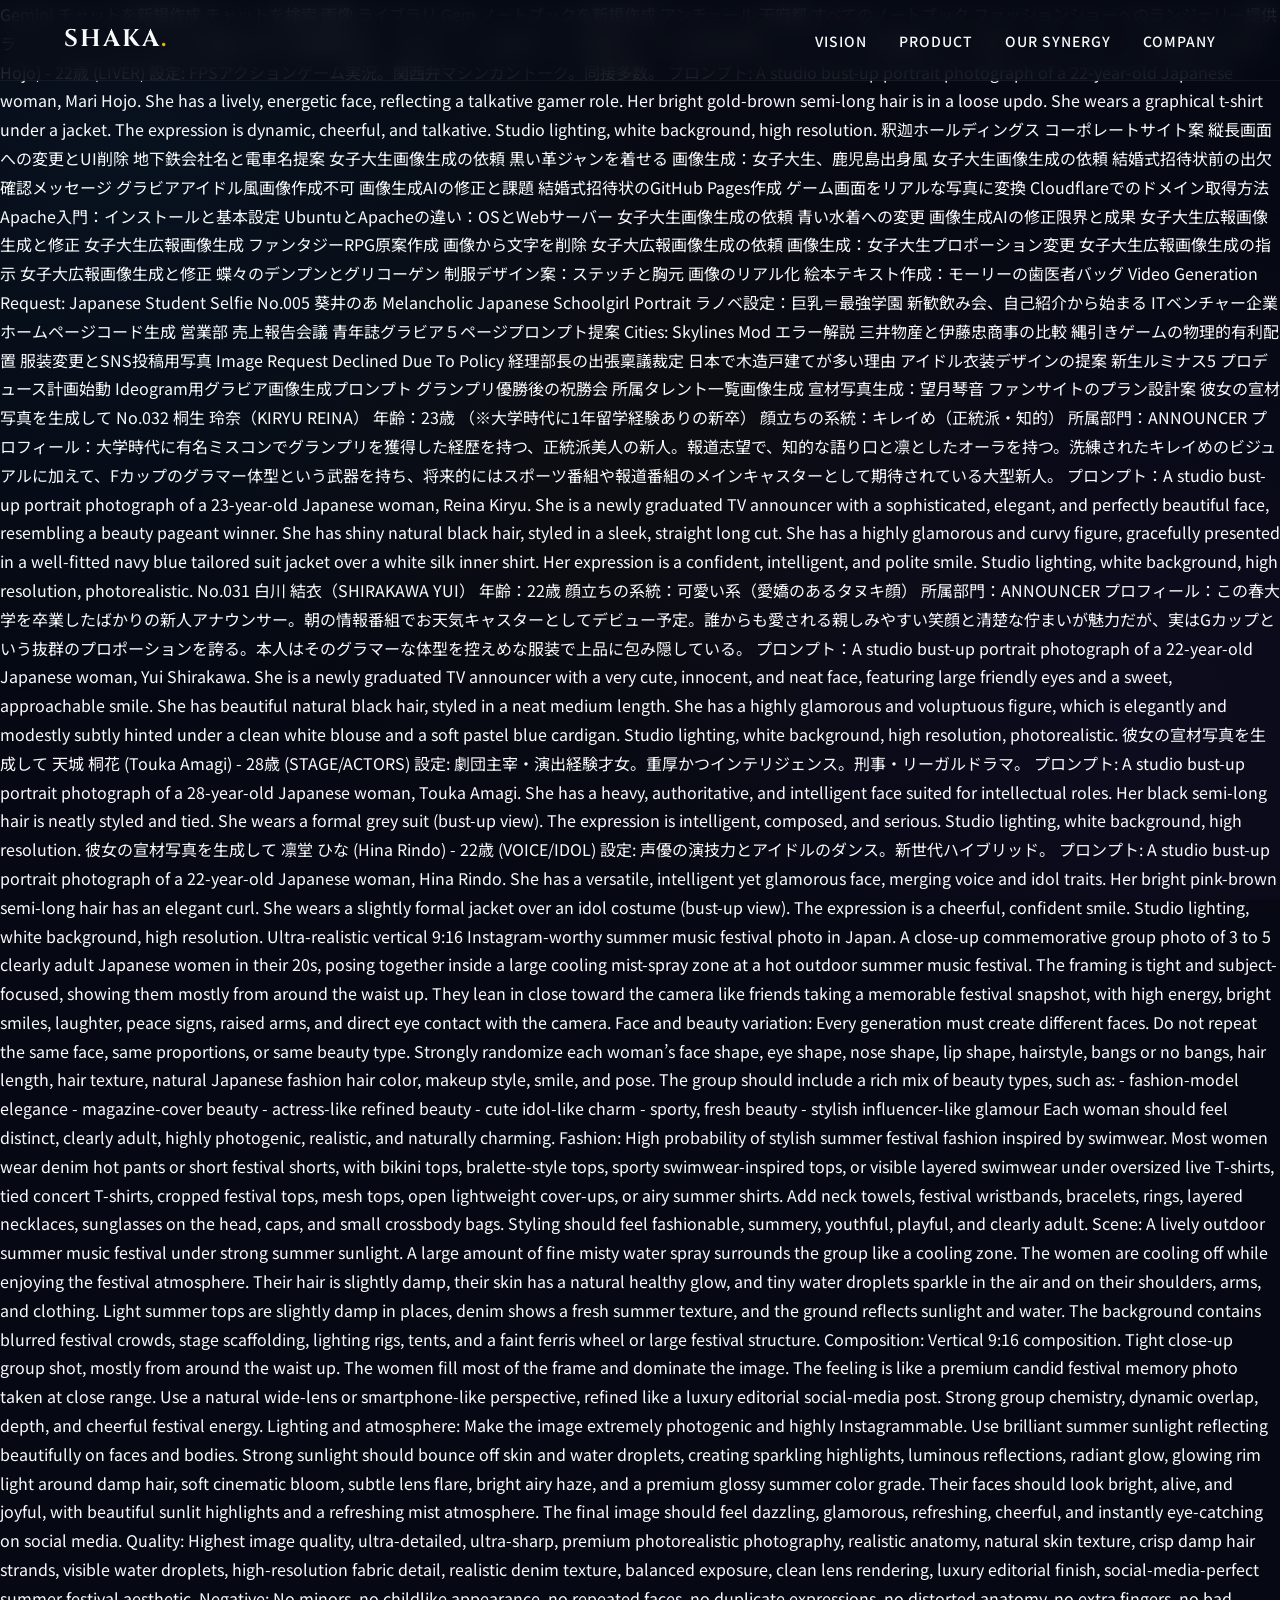
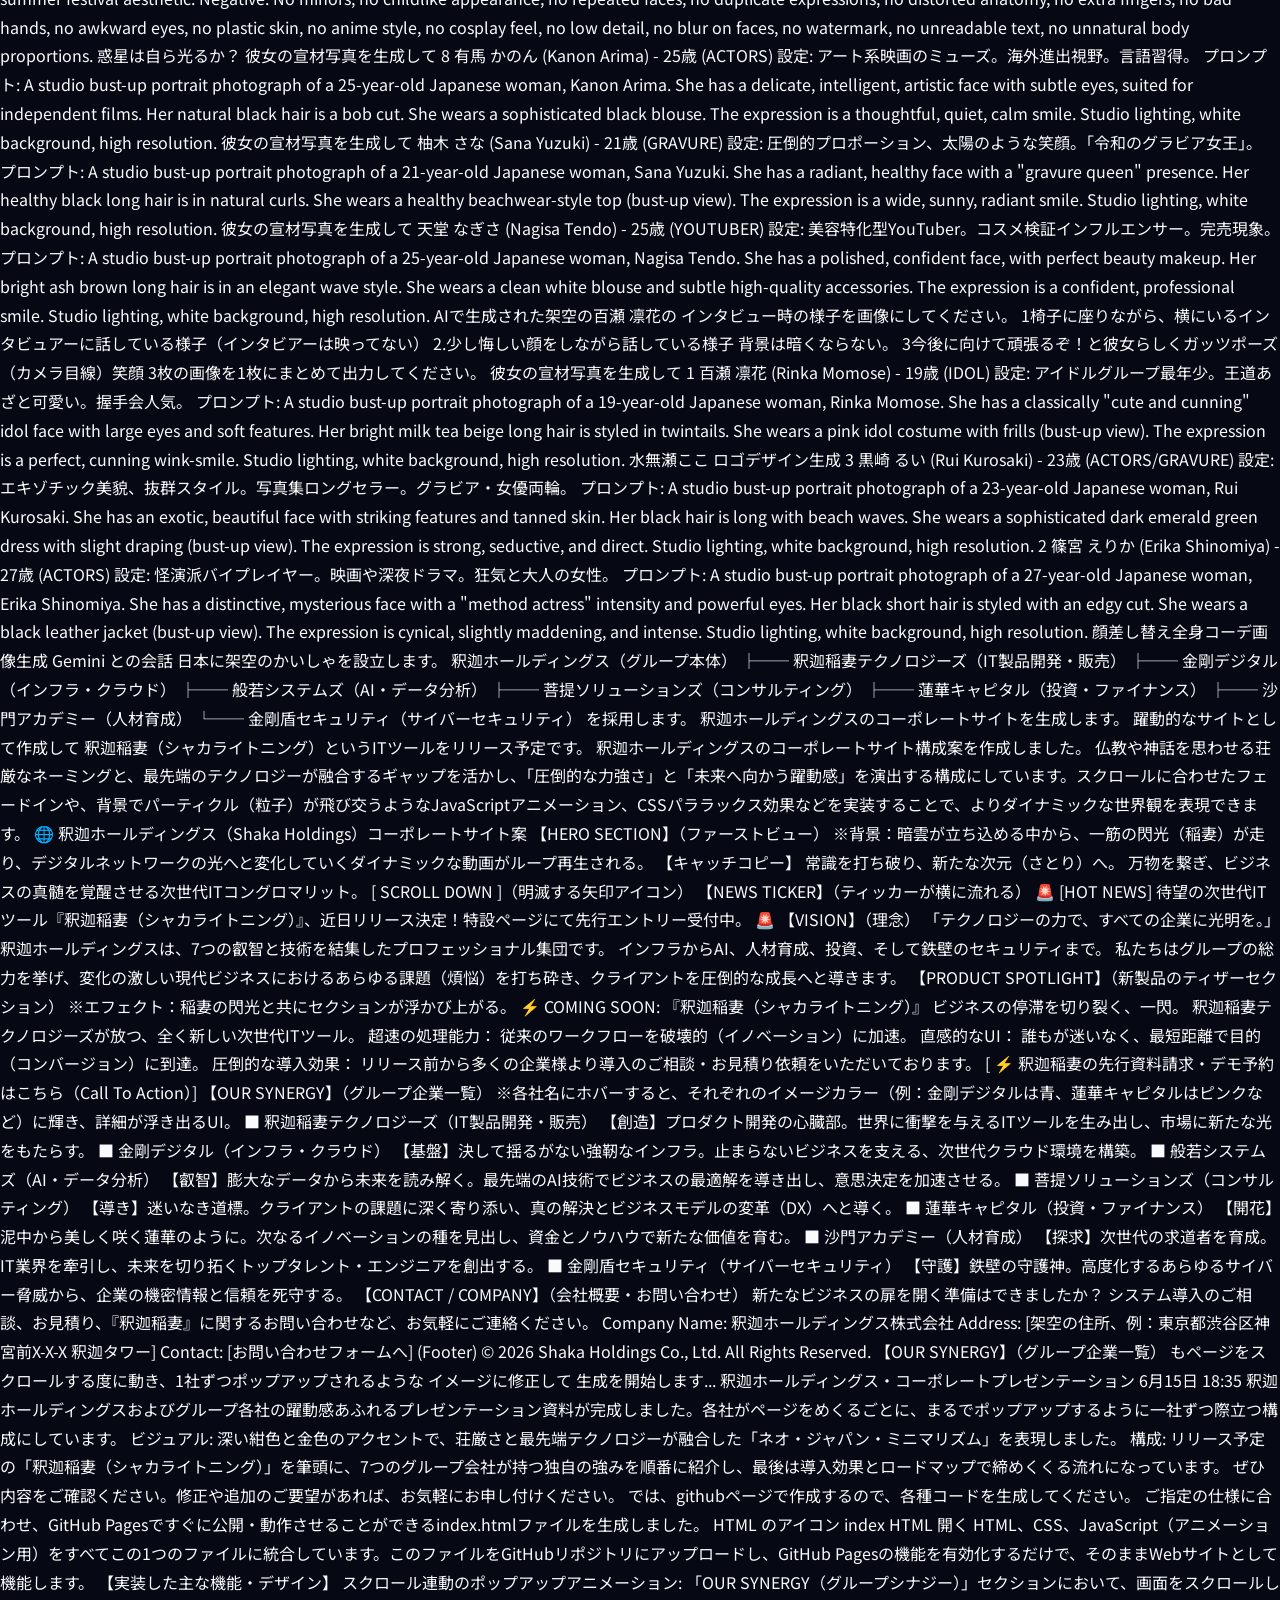
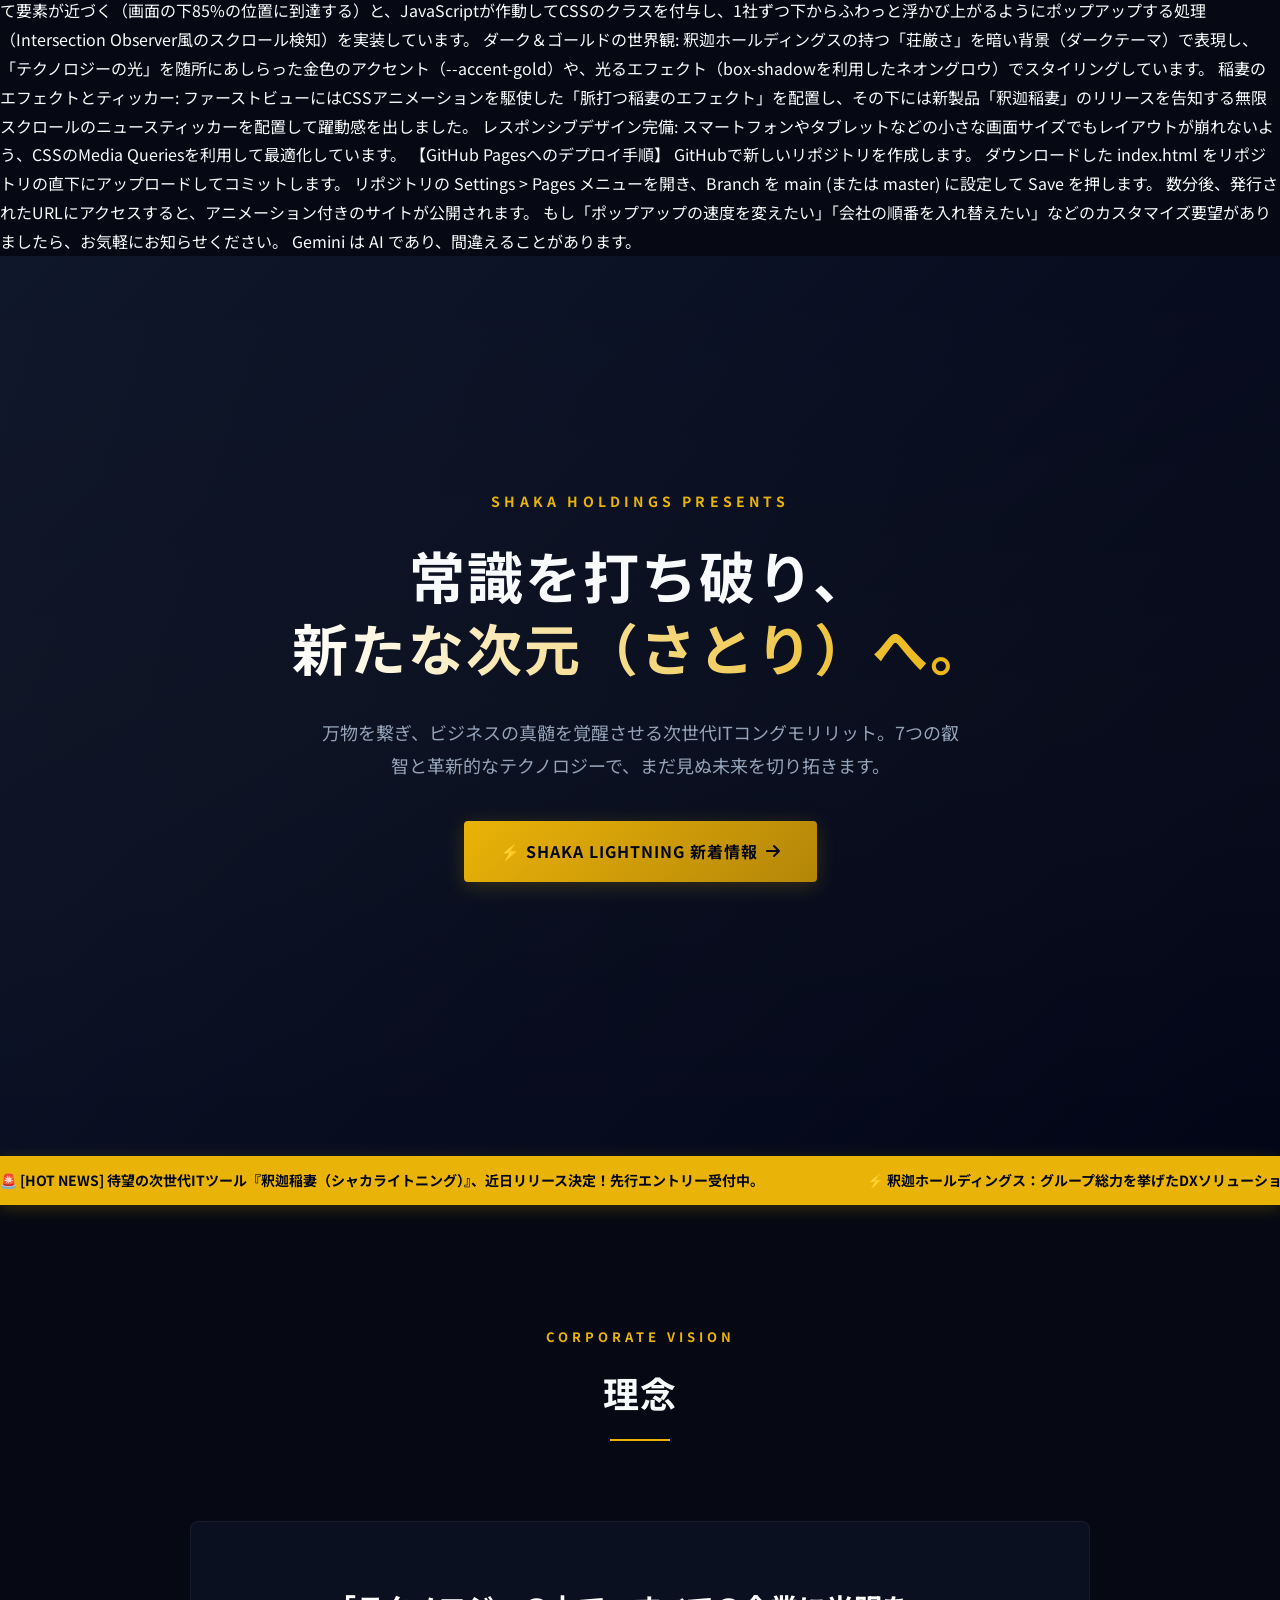
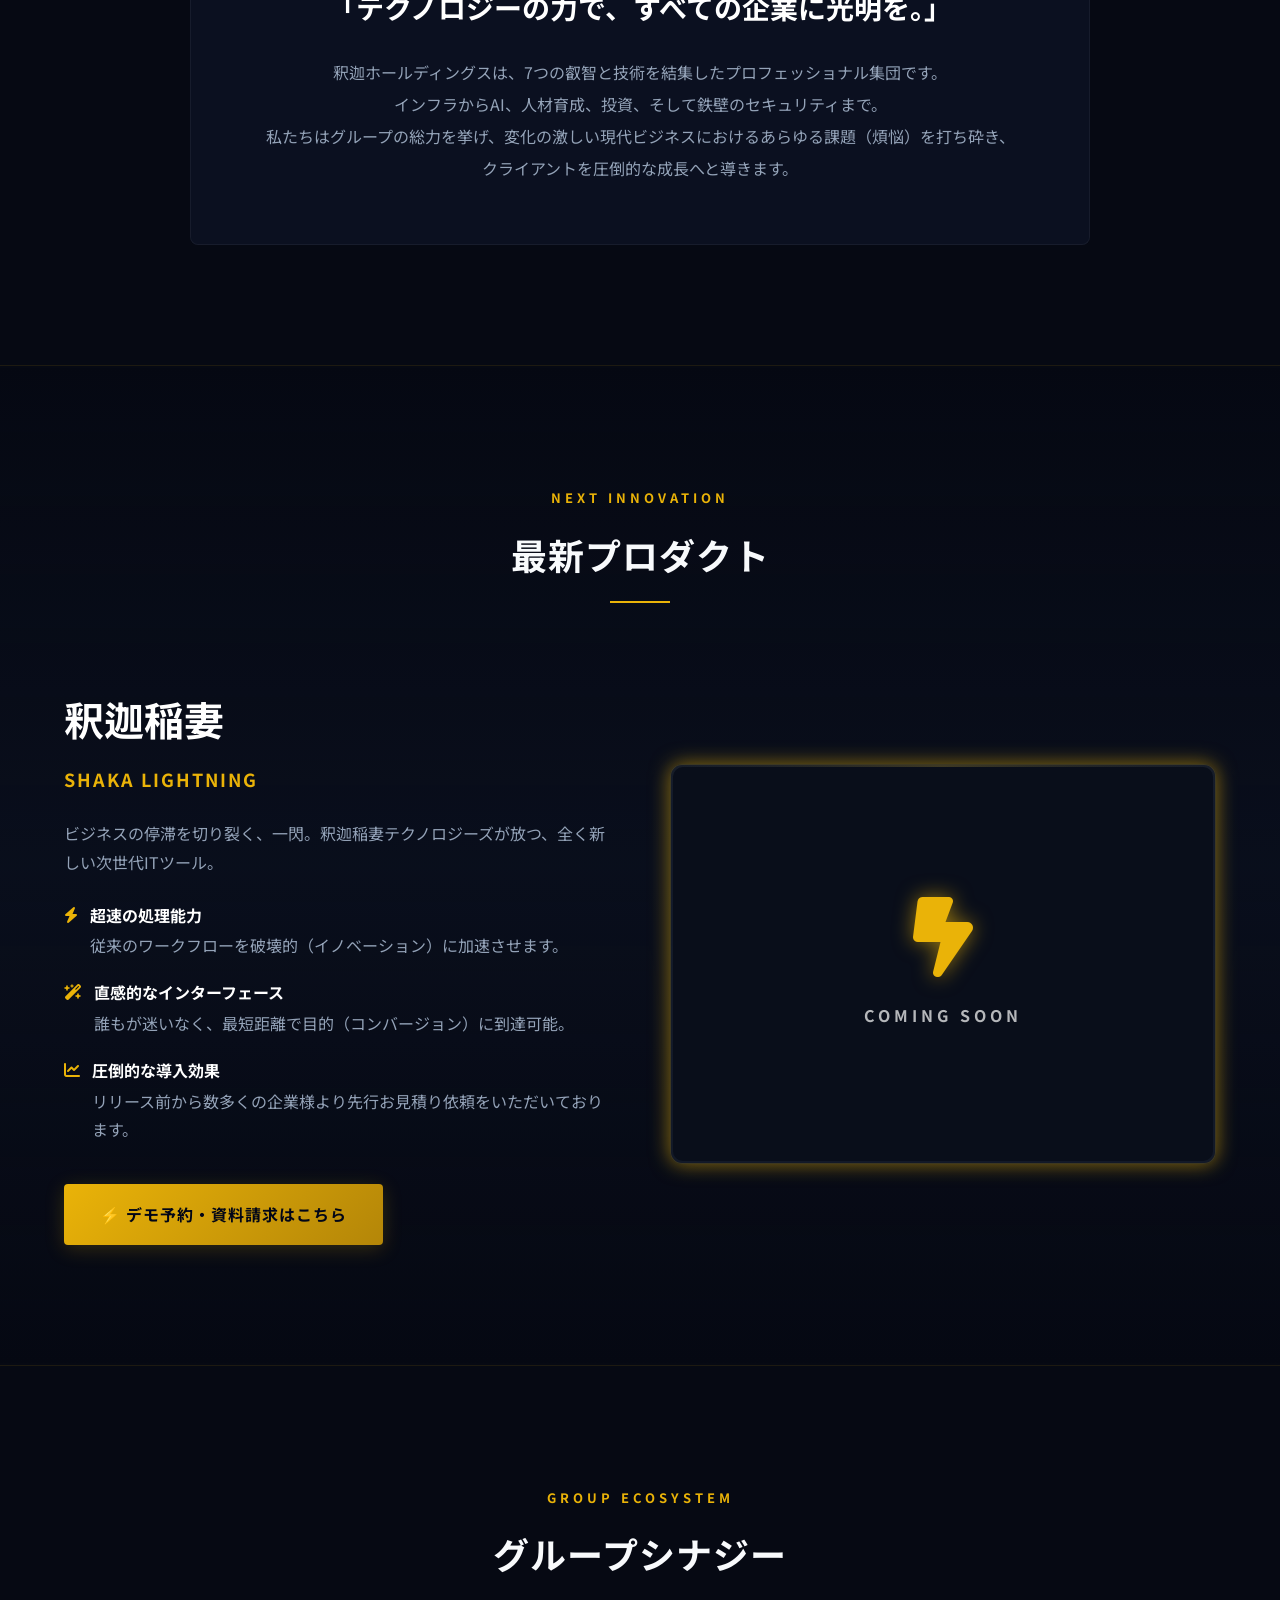
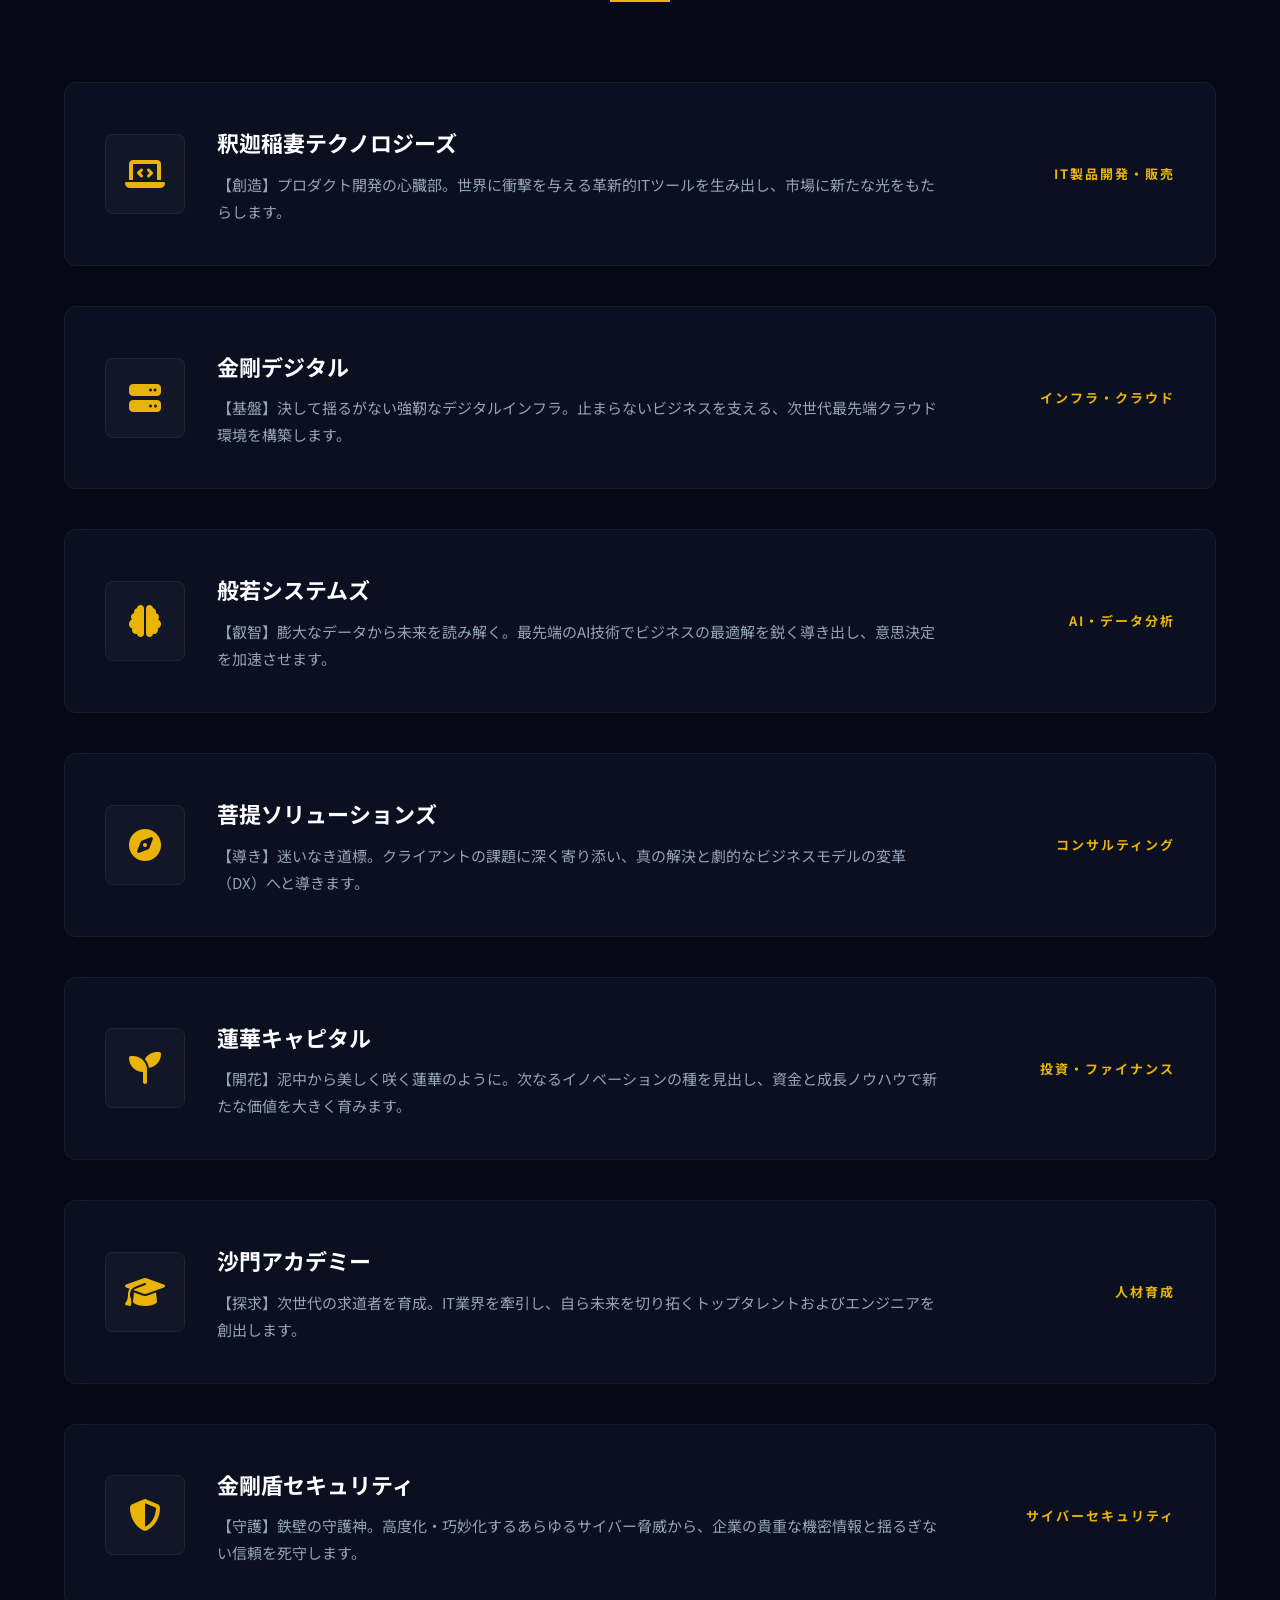
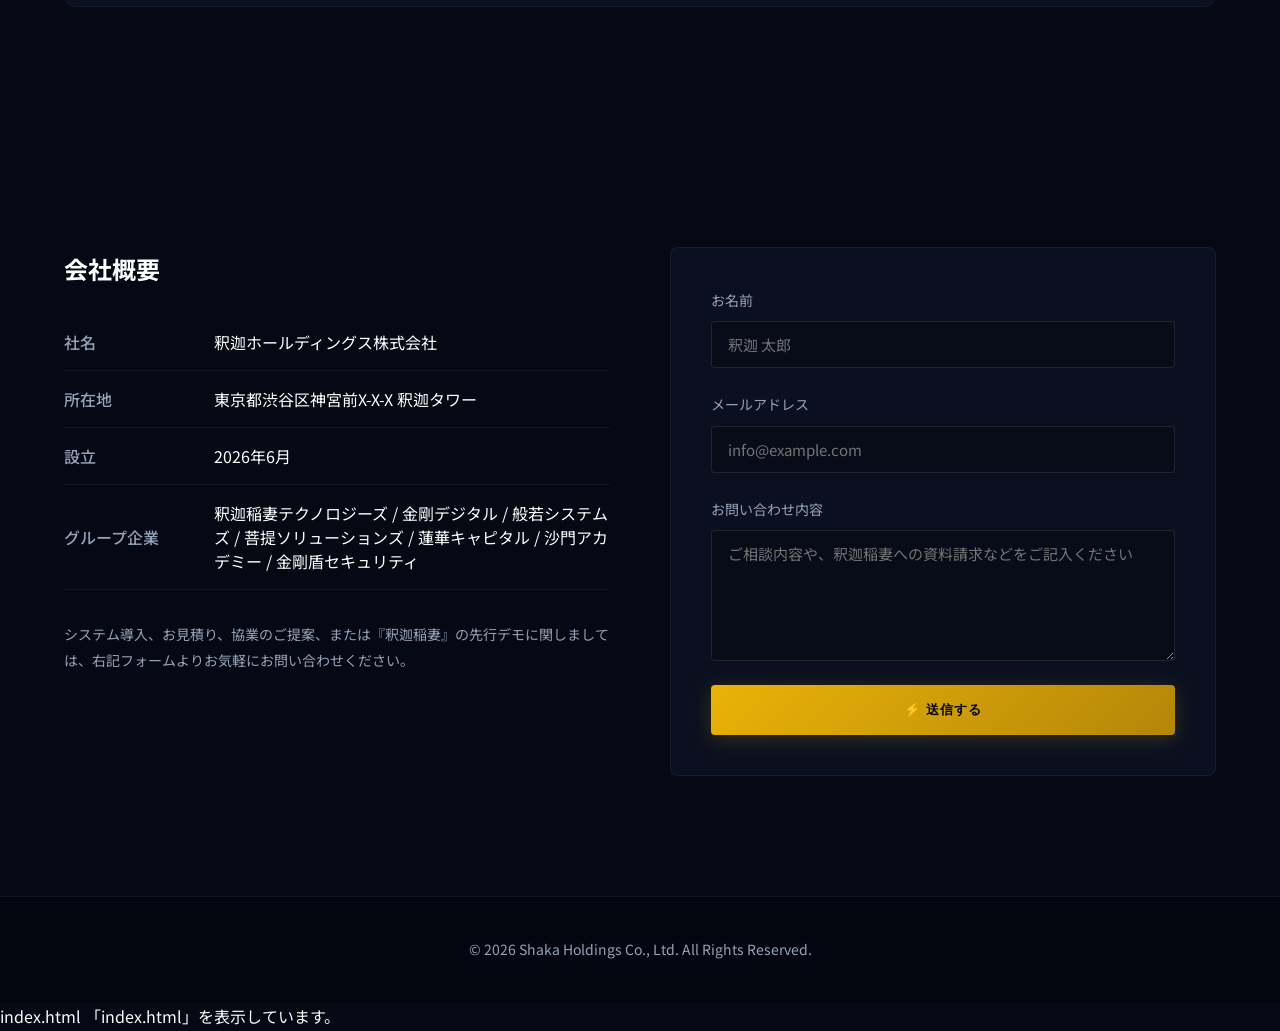
==== index.html @ 9fe65aa1 "Create  index.html" ====
Gemini
チャットを新規作成
チャットを検索
画像
ライブラリ
Gem
ノートブックを新規作成
アンチュール
天府都
すべてのノートブック
ファッションショーへのランジェリー提供
ランジェリーショーコラボの是非
女子大生画像生成、プロポーション修正
ゲーム地図をリアルな航空写真に
レベルアップ名称案：SF・宇宙・ショートワード
4 北條 まり (Mari Hojo) - 22歳 (LIVER) 設定: FPSアクションゲーム実況。関西弁マシンガントーク。同接多数。 プロンプト: A studio bust-up portrait photograph of a 22-year-old Japanese woman, Mari Hojo. She has a lively, energetic face, reflecting a talkative gamer role. Her bright gold-brown semi-long hair is in a loose updo. She wears a graphical t-shirt under a jacket. The expression is dynamic, cheerful, and talkative. Studio lighting, white background, high resolution.
釈迦ホールディングス コーポレートサイト案
縦長画面への変更とUI削除
地下鉄会社名と電車名提案
女子大生画像生成の依頼
黒い革ジャンを着せる
画像生成：女子大生、鹿児島出身風
女子大生画像生成の依頼
結婚式招待状前の出欠確認メッセージ
グラビアアイドル風画像作成不可
画像生成AIの修正と課題
結婚式招待状のGitHub Pages作成
ゲーム画面をリアルな写真に変換
Cloudflareでのドメイン取得方法
Apache入門：インストールと基本設定
UbuntuとApacheの違い：OSとWebサーバー
女子大生画像生成の依頼
青い水着への変更
画像生成AIの修正限界と成果
女子大生広報画像生成と修正
女子大生広報画像生成
ファンタジーRPG原案作成
画像から文字を削除
女子大広報画像生成の依頼
画像生成：女子大生プロポーション変更
女子大生広報画像生成の指示
女子大広報画像生成と修正
蝶々のデンプンとグリコーゲン
制服デザイン案：ステッチと胸元
画像のリアル化
絵本テキスト作成：モーリーの歯医者バッグ
Video Generation Request: Japanese Student Selfie
No.005 葵井のあ
Melancholic Japanese Schoolgirl Portrait
ラノベ設定：巨乳＝最強学園
新歓飲み会、自己紹介から始まる
ITベンチャー企業ホームページコード生成
営業部 売上報告会議
青年誌グラビア５ページプロンプト提案
Cities: Skylines Mod エラー解説
三井物産と伊藤忠商事の比較
縄引きゲームの物理的有利配置
服装変更とSNS投稿用写真
Image Request Declined Due To Policy
経理部長の出張稟議裁定
日本で木造戸建てが多い理由
アイドル衣装デザインの提案
新生ルミナス5 プロデュース計画始動
Ideogram用グラビア画像生成プロンプト
グランプリ優勝後の祝勝会
所属タレント一覧画像生成
宣材写真生成：望月琴音
ファンサイトのプラン設計案
彼女の宣材写真を生成して No.032 桐生 玲奈（KIRYU REINA） 年齢：23歳 （※大学時代に1年留学経験ありの新卒） 顔立ちの系統：キレイめ（正統派・知的） 所属部門：ANNOUNCER プロフィール：大学時代に有名ミスコンでグランプリを獲得した経歴を持つ、正統派美人の新人。報道志望で、知的な語り口と凛としたオーラを持つ。洗練されたキレイめのビジュアルに加えて、Fカップのグラマー体型という武器を持ち、将来的にはスポーツ番組や報道番組のメインキャスターとして期待されている大型新人。 プロンプト：A studio bust-up portrait photograph of a 23-year-old Japanese woman, Reina Kiryu. She is a newly graduated TV announcer with a sophisticated, elegant, and perfectly beautiful face, resembling a beauty pageant winner. She has shiny natural black hair, styled in a sleek, straight long cut. She has a highly glamorous and curvy figure, gracefully presented in a well-fitted navy blue tailored suit jacket over a white silk inner shirt. Her expression is a confident, intelligent, and polite smile. Studio lighting, white background, high resolution, photorealistic.
No.031 白川 結衣（SHIRAKAWA YUI） 年齢：22歳 顔立ちの系統：可愛い系（愛嬌のあるタヌキ顔） 所属部門：ANNOUNCER プロフィール：この春大学を卒業したばかりの新人アナウンサー。朝の情報番組でお天気キャスターとしてデビュー予定。誰からも愛される親しみやすい笑顔と清楚な佇まいが魅力だが、実はGカップという抜群のプロポーションを誇る。本人はそのグラマーな体型を控えめな服装で上品に包み隠している。 プロンプト：A studio bust-up portrait photograph of a 22-year-old Japanese woman, Yui Shirakawa. She is a newly graduated TV announcer with a very cute, innocent, and neat face, featuring large friendly eyes and a sweet, approachable smile. She has beautiful natural black hair, styled in a neat medium length. She has a highly glamorous and voluptuous figure, which is elegantly and modestly subtly hinted under a clean white blouse and a soft pastel blue cardigan. Studio lighting, white background, high resolution, photorealistic.
彼女の宣材写真を生成して 天城 桐花 (Touka Amagi) - 28歳 (STAGE/ACTORS) 設定: 劇団主宰・演出経験才女。重厚かつインテリジェンス。刑事・リーガルドラマ。 プロンプト: A studio bust-up portrait photograph of a 28-year-old Japanese woman, Touka Amagi. She has a heavy, authoritative, and intelligent face suited for intellectual roles. Her black semi-long hair is neatly styled and tied. She wears a formal grey suit (bust-up view). The expression is intelligent, composed, and serious. Studio lighting, white background, high resolution.
彼女の宣材写真を生成して 凛堂 ひな (Hina Rindo) - 22歳 (VOICE/IDOL) 設定: 声優の演技力とアイドルのダンス。新世代ハイブリッド。 プロンプト: A studio bust-up portrait photograph of a 22-year-old Japanese woman, Hina Rindo. She has a versatile, intelligent yet glamorous face, merging voice and idol traits. Her bright pink-brown semi-long hair has an elegant curl. She wears a slightly formal jacket over an idol costume (bust-up view). The expression is a cheerful, confident smile. Studio lighting, white background, high resolution.
Ultra-realistic vertical 9:16 Instagram-worthy summer music festival photo in Japan. A close-up commemorative group photo of 3 to 5 clearly adult Japanese women in their 20s, posing together inside a large cooling mist-spray zone at a hot outdoor summer music festival. The framing is tight and subject-focused, showing them mostly from around the waist up. They lean in close toward the camera like friends taking a memorable festival snapshot, with high energy, bright smiles, laughter, peace signs, raised arms, and direct eye contact with the camera. Face and beauty variation: Every generation must create different faces. Do not repeat the same face, same proportions, or same beauty type. Strongly randomize each woman’s face shape, eye shape, nose shape, lip shape, hairstyle, bangs or no bangs, hair length, hair texture, natural Japanese fashion hair color, makeup style, smile, and pose. The group should include a rich mix of beauty types, such as: - fashion-model elegance - magazine-cover beauty - actress-like refined beauty - cute idol-like charm - sporty, fresh beauty - stylish influencer-like glamour Each woman should feel distinct, clearly adult, highly photogenic, realistic, and naturally charming. Fashion: High probability of stylish summer festival fashion inspired by swimwear. Most women wear denim hot pants or short festival shorts, with bikini tops, bralette-style tops, sporty swimwear-inspired tops, or visible layered swimwear under oversized live T-shirts, tied concert T-shirts, cropped festival tops, mesh tops, open lightweight cover-ups, or airy summer shirts. Add neck towels, festival wristbands, bracelets, rings, layered necklaces, sunglasses on the head, caps, and small crossbody bags. Styling should feel fashionable, summery, youthful, playful, and clearly adult. Scene: A lively outdoor summer music festival under strong summer sunlight. A large amount of fine misty water spray surrounds the group like a cooling zone. The women are cooling off while enjoying the festival atmosphere. Their hair is slightly damp, their skin has a natural healthy glow, and tiny water droplets sparkle in the air and on their shoulders, arms, and clothing. Light summer tops are slightly damp in places, denim shows a fresh summer texture, and the ground reflects sunlight and water. The background contains blurred festival crowds, stage scaffolding, lighting rigs, tents, and a faint ferris wheel or large festival structure. Composition: Vertical 9:16 composition. Tight close-up group shot, mostly from around the waist up. The women fill most of the frame and dominate the image. The feeling is like a premium candid festival memory photo taken at close range. Use a natural wide-lens or smartphone-like perspective, refined like a luxury editorial social-media post. Strong group chemistry, dynamic overlap, depth, and cheerful festival energy. Lighting and atmosphere: Make the image extremely photogenic and highly Instagrammable. Use brilliant summer sunlight reflecting beautifully on faces and bodies. Strong sunlight should bounce off skin and water droplets, creating sparkling highlights, luminous reflections, radiant glow, glowing rim light around damp hair, soft cinematic bloom, subtle lens flare, bright airy haze, and a premium glossy summer color grade. Their faces should look bright, alive, and joyful, with beautiful sunlit highlights and a refreshing mist atmosphere. The final image should feel dazzling, glamorous, refreshing, cheerful, and instantly eye-catching on social media. Quality: Highest image quality, ultra-detailed, ultra-sharp, premium photorealistic photography, realistic anatomy, natural skin texture, crisp damp hair strands, visible water droplets, high-resolution fabric detail, realistic denim texture, balanced exposure, clean lens rendering, luxury editorial finish, social-media-perfect summer festival aesthetic. Negative: No minors, no childlike appearance, no repeated faces, no duplicate expressions, no distorted anatomy, no extra fingers, no bad hands, no awkward eyes, no plastic skin, no anime style, no cosplay feel, no low detail, no blur on faces, no watermark, no unreadable text, no unnatural body proportions.
惑星は自ら光るか？
彼女の宣材写真を生成して 8 有馬 かのん (Kanon Arima) - 25歳 (ACTORS) 設定: アート系映画のミューズ。海外進出視野。言語習得。 プロンプト: A studio bust-up portrait photograph of a 25-year-old Japanese woman, Kanon Arima. She has a delicate, intelligent, artistic face with subtle eyes, suited for independent films. Her natural black hair is a bob cut. She wears a sophisticated black blouse. The expression is a thoughtful, quiet, calm smile. Studio lighting, white background, high resolution.
彼女の宣材写真を生成して 柚木 さな (Sana Yuzuki) - 21歳 (GRAVURE) 設定: 圧倒的プロポーション、太陽のような笑顔。「令和のグラビア女王」。 プロンプト: A studio bust-up portrait photograph of a 21-year-old Japanese woman, Sana Yuzuki. She has a radiant, healthy face with a "gravure queen" presence. Her healthy black long hair is in natural curls. She wears a healthy beachwear-style top (bust-up view). The expression is a wide, sunny, radiant smile. Studio lighting, white background, high resolution.
彼女の宣材写真を生成して 天堂 なぎさ (Nagisa Tendo) - 25歳 (YOUTUBER) 設定: 美容特化型YouTuber。コスメ検証インフルエンサー。完売現象。 プロンプト: A studio bust-up portrait photograph of a 25-year-old Japanese woman, Nagisa Tendo. She has a polished, confident face, with perfect beauty makeup. Her bright ash brown long hair is in an elegant wave style. She wears a clean white blouse and subtle high-quality accessories. The expression is a confident, professional smile. Studio lighting, white background, high resolution.
AIで生成された架空の百瀬 凛花の インタビュー時の様子を画像にしてください。 1椅子に座りながら、横にいるインタビュアーに話している様子（インタビアーは映ってない） 2.少し悔しい顔をしながら話している様子 背景は暗くならない。 3今後に向けて頑張るぞ！と彼女らしくガッツポーズ（カメラ目線）笑顔 3枚の画像を1枚にまとめて出力してください。
彼女の宣材写真を生成して 1 百瀬 凛花 (Rinka Momose) - 19歳 (IDOL) 設定: アイドルグループ最年少。王道あざと可愛い。握手会人気。 プロンプト: A studio bust-up portrait photograph of a 19-year-old Japanese woman, Rinka Momose. She has a classically "cute and cunning" idol face with large eyes and soft features. Her bright milk tea beige long hair is styled in twintails. She wears a pink idol costume with frills (bust-up view). The expression is a perfect, cunning wink-smile. Studio lighting, white background, high resolution.
水無瀬ここ ロゴデザイン生成
3 黒崎 るい (Rui Kurosaki) - 23歳 (ACTORS/GRAVURE) 設定: エキゾチック美貌、抜群スタイル。写真集ロングセラー。グラビア・女優両輪。 プロンプト: A studio bust-up portrait photograph of a 23-year-old Japanese woman, Rui Kurosaki. She has an exotic, beautiful face with striking features and tanned skin. Her black hair is long with beach waves. She wears a sophisticated dark emerald green dress with slight draping (bust-up view). The expression is strong, seductive, and direct. Studio lighting, white background, high resolution.
2 篠宮 えりか (Erika Shinomiya) - 27歳 (ACTORS) 設定: 怪演派バイプレイヤー。映画や深夜ドラマ。狂気と大人の女性。 プロンプト: A studio bust-up portrait photograph of a 27-year-old Japanese woman, Erika Shinomiya. She has a distinctive, mysterious face with a "method actress" intensity and powerful eyes. Her black short hair is styled with an edgy cut. She wears a black leather jacket (bust-up view). The expression is cynical, slightly maddening, and intense. Studio lighting, white background, high resolution.
顔差し替え全身コーデ画像生成
Gemini との会話
日本に架空のかいしゃを設立します。



釈迦ホールディングス（グループ本体）

├── 釈迦稲妻テクノロジーズ（IT製品開発・販売）

├── 金剛デジタル（インフラ・クラウド）

├── 般若システムズ（AI・データ分析）

├── 菩提ソリューションズ（コンサルティング）

├── 蓮華キャピタル（投資・ファイナンス）

├── 沙門アカデミー（人材育成）

└── 金剛盾セキュリティ（サイバーセキュリティ）



を採用します。



釈迦ホールディングスのコーポレートサイトを生成します。

躍動的なサイトとして作成して

釈迦稲妻（シャカライトニング）というITツールをリリース予定です。

釈迦ホールディングスのコーポレートサイト構成案を作成しました。

仏教や神話を思わせる荘厳なネーミングと、最先端のテクノロジーが融合するギャップを活かし、「圧倒的な力強さ」と「未来へ向かう躍動感」を演出する構成にしています。スクロールに合わせたフェードインや、背景でパーティクル（粒子）が飛び交うようなJavaScriptアニメーション、CSSパララックス効果などを実装することで、よりダイナミックな世界観を表現できます。

🌐 釈迦ホールディングス（Shaka Holdings）コーポレートサイト案
【HERO SECTION】（ファーストビュー）
※背景：暗雲が立ち込める中から、一筋の閃光（稲妻）が走り、デジタルネットワークの光へと変化していくダイナミックな動画がループ再生される。

【キャッチコピー】
常識を打ち破り、新たな次元（さとり）へ。
万物を繋ぎ、ビジネスの真髄を覚醒させる次世代ITコングロマリット。

[ SCROLL DOWN ]（明滅する矢印アイコン）

【NEWS TICKER】（ティッカーが横に流れる）
🚨 [HOT NEWS] 待望の次世代ITツール『釈迦稲妻（シャカライトニング）』、近日リリース決定！特設ページにて先行エントリー受付中。 🚨

【VISION】（理念）
「テクノロジーの力で、すべての企業に光明を。」

釈迦ホールディングスは、7つの叡智と技術を結集したプロフェッショナル集団です。
インフラからAI、人材育成、投資、そして鉄壁のセキュリティまで。
私たちはグループの総力を挙げ、変化の激しい現代ビジネスにおけるあらゆる課題（煩悩）を打ち砕き、クライアントを圧倒的な成長へと導きます。

【PRODUCT SPOTLIGHT】（新製品のティザーセクション）
※エフェクト：稲妻の閃光と共にセクションが浮かび上がる。

⚡ COMING SOON: 『釈迦稲妻（シャカライトニング）』
ビジネスの停滞を切り裂く、一閃。
釈迦稲妻テクノロジーズが放つ、全く新しい次世代ITツール。

超速の処理能力： 従来のワークフローを破壊的（イノベーション）に加速。

直感的なUI： 誰もが迷いなく、最短距離で目的（コンバージョン）に到達。

圧倒的な導入効果： リリース前から多くの企業様より導入のご相談・お見積り依頼をいただいております。

[ ⚡ 釈迦稲妻の先行資料請求・デモ予約はこちら（Call To Action）]

【OUR SYNERGY】（グループ企業一覧）
※各社名にホバーすると、それぞれのイメージカラー（例：金剛デジタルは青、蓮華キャピタルはピンクなど）に輝き、詳細が浮き出るUI。

■ 釈迦稲妻テクノロジーズ（IT製品開発・販売）
【創造】プロダクト開発の心臓部。世界に衝撃を与えるITツールを生み出し、市場に新たな光をもたらす。

■ 金剛デジタル（インフラ・クラウド）
【基盤】決して揺るがない強靭なインフラ。止まらないビジネスを支える、次世代クラウド環境を構築。

■ 般若システムズ（AI・データ分析）
【叡智】膨大なデータから未来を読み解く。最先端のAI技術でビジネスの最適解を導き出し、意思決定を加速させる。

■ 菩提ソリューションズ（コンサルティング）
【導き】迷いなき道標。クライアントの課題に深く寄り添い、真の解決とビジネスモデルの変革（DX）へと導く。

■ 蓮華キャピタル（投資・ファイナンス）
【開花】泥中から美しく咲く蓮華のように。次なるイノベーションの種を見出し、資金とノウハウで新たな価値を育む。

■ 沙門アカデミー（人材育成）
【探求】次世代の求道者を育成。IT業界を牽引し、未来を切り拓くトップタレント・エンジニアを創出する。

■ 金剛盾セキュリティ（サイバーセキュリティ）
【守護】鉄壁の守護神。高度化するあらゆるサイバー脅威から、企業の機密情報と信頼を死守する。

【CONTACT / COMPANY】（会社概要・お問い合わせ）
新たなビジネスの扉を開く準備はできましたか？
システム導入のご相談、お見積り、『釈迦稲妻』に関するお問い合わせなど、お気軽にご連絡ください。

Company Name: 釈迦ホールディングス株式会社

Address: [架空の住所、例：東京都渋谷区神宮前X-X-X 釈迦タワー]

Contact: [お問い合わせフォームへ]

(Footer)
© 2026 Shaka Holdings Co., Ltd. All Rights Reserved.

【OUR SYNERGY】（グループ企業一覧）

もページをスクロールする度に動き、1社ずつポップアップされるような

イメージに修正して

生成を開始します...
釈迦ホールディングス・コーポレートプレゼンテーション
6月15日 18:35

釈迦ホールディングスおよびグループ各社の躍動感あふれるプレゼンテーション資料が完成しました。各社がページをめくるごとに、まるでポップアップするように一社ずつ際立つ構成にしています。

ビジュアル: 深い紺色と金色のアクセントで、荘厳さと最先端テクノロジーが融合した「ネオ・ジャパン・ミニマリズム」を表現しました。

構成: リリース予定の「釈迦稲妻（シャカライトニング）」を筆頭に、7つのグループ会社が持つ独自の強みを順番に紹介し、最後は導入効果とロードマップで締めくくる流れになっています。

ぜひ内容をご確認ください。修正や追加のご要望があれば、お気軽にお申し付けください。

では、githubページで作成するので、各種コードを生成してください。

ご指定の仕様に合わせ、GitHub Pagesですぐに公開・動作させることができるindex.htmlファイルを生成しました。
HTML のアイコン
index
 HTML 
開く

HTML、CSS、JavaScript（アニメーション用）をすべてこの1つのファイルに統合しています。このファイルをGitHubリポジトリにアップロードし、GitHub Pagesの機能を有効化するだけで、そのままWebサイトとして機能します。

【実装した主な機能・デザイン】

スクロール連動のポップアップアニメーション:
「OUR SYNERGY（グループシナジー）」セクションにおいて、画面をスクロールして要素が近づく（画面の下85%の位置に到達する）と、JavaScriptが作動してCSSのクラスを付与し、1社ずつ下からふわっと浮かび上がるようにポップアップする処理（Intersection Observer風のスクロール検知）を実装しています。

ダーク＆ゴールドの世界観:
釈迦ホールディングスの持つ「荘厳さ」を暗い背景（ダークテーマ）で表現し、「テクノロジーの光」を随所にあしらった金色のアクセント（--accent-gold）や、光るエフェクト（box-shadowを利用したネオングロウ）でスタイリングしています。

稲妻のエフェクトとティッカー:
ファーストビューにはCSSアニメーションを駆使した「脈打つ稲妻のエフェクト」を配置し、その下には新製品「釈迦稲妻」のリリースを告知する無限スクロールのニュースティッカーを配置して躍動感を出しました。

レスポンシブデザイン完備:
スマートフォンやタブレットなどの小さな画面サイズでもレイアウトが崩れないよう、CSSのMedia Queriesを利用して最適化しています。

【GitHub Pagesへのデプロイ手順】

GitHubで新しいリポジトリを作成します。

ダウンロードした index.html をリポジトリの直下にアップロードしてコミットします。

リポジトリの Settings > Pages メニューを開き、Branch を main (または master) に設定して Save を押します。

数分後、発行されたURLにアクセスすると、アニメーション付きのサイトが公開されます。

もし「ポップアップの速度を変えたい」「会社の順番を入れ替えたい」などのカスタマイズ要望がありましたら、お気軽にお知らせください。




Gemini は AI であり、間違えることがあります。

<!DOCTYPE html>
<html lang="ja">
<head>
    <meta charset="UTF-8">
    <meta name="viewport" content="width=device-width, initial-scale=1.0">
    <title>釈迦ホールディングス | Shaka Holdings</title>
    <link rel="preconnect" href="https://fonts.googleapis.com">
    <link rel="preconnect" href="https://fonts.gstatic.com" crossorigin>
    <link href="https://fonts.googleapis.com/css2?family=Cinzel:wght@600;700&family=Noto+Sans+JP:wght@300;500;700&display=swap" rel="stylesheet">
    <link rel="stylesheet" href="https://cdnjs.cloudflare.com/ajax/libs/font-awesome/6.5.1/css/all.min.css">
    
    <style>
        :root {
            --bg-color: #060913;
            --card-bg: rgba(15, 23, 42, 0.6);
            --text-color: #f8fafc;
            --text-muted: #94a3b8;
            --accent-gold: #eab308;
            --accent-blue: #38bdf8;
            --accent-purple: #a855f7;
            --lightning-glow: 0 0 20px rgba(234, 179, 8, 0.6);
        }

        * {
            box-sizing: border-box;
            margin: 0;
            padding: 0;
        }

        html {
            scroll-behavior: smooth;
        }

        body {
            background-color: var(--bg-color);
            color: var(--text-color);
            font-family: 'Noto Sans JP', sans-serif;
            overflow-x: hidden;
            line-height: 1.8;
        }

        /* 背景のアニメーション粒子効果風 */
        .bg-glow {
            position: fixed;
            top: 0;
            left: 0;
            width: 100vw;
            height: 100vh;
            pointer-events: none;
            z-index: -1;
            background: 
                radial-gradient(circle at 10% 20%, rgba(56, 189, 248, 0.05) 0%, transparent 40%),
                radial-gradient(circle at 90% 80%, rgba(168, 85, 247, 0.05) 0%, transparent 40%),
                radial-gradient(circle at 50% 50%, rgba(234, 179, 8, 0.03) 0%, transparent 60%);
        }

        /* 共通コンテナ */
        .container {
            max-width: 1200px;
            margin: 0 auto;
            padding: 0 24px;
        }

        /* ヘッダー */
        header {
            position: fixed;
            top: 0;
            left: 0;
            width: 100%;
            z-index: 100;
            background: rgba(6, 9, 19, 0.8);
            backdrop-filter: blur(12px);
            border-bottom: 1px solid rgba(255, 255, 255, 0.05);
            transition: all 0.3s ease;
        }
        
        .header-wrap {
            display: flex;
            justify-content: space-between;
            align-items: center;
            height: 80px;
        }

        .logo {
            font-family: 'Cinzel', 'Noto Sans JP', serif;
            font-size: 24px;
            font-weight: 700;
            color: var(--text-color);
            text-decoration: none;
            letter-spacing: 2px;
        }

        .logo span {
            color: var(--accent-gold);
        }

        nav ul {
            display: flex;
            list-style: none;
            gap: 32px;
        }

        nav a {
            color: var(--text-color);
            text-decoration: none;
            font-size: 14px;
            font-weight: 500;
            transition: color 0.3s;
            letter-spacing: 1px;
        }

        nav a:hover {
            color: var(--accent-gold);
        }

        /* ヒーローセクション */
        .hero {
            height: 100vh;
            display: flex;
            align-items: center;
            justify-content: center;
            text-align: center;
            position: relative;
            overflow: hidden;
            padding-top: 80px;
        }

        .hero-video-placeholder {
            position: absolute;
            top: 0;
            left: 0;
            width: 100%;
            height: 100%;
            background: linear-gradient(135deg, #0f172a 0%, #020617 100%);
            z-index: -1;
        }

        /* 稲妻の光跡エフェクト（CSSアニメーション） */
        .lightning-effect {
            position: absolute;
            top: 0;
            left: 0;
            width: 100%;
            height: 100%;
            opacity: 0.15;
            background: linear-gradient(to bottom, transparent, rgba(234, 179, 8, 0.1), transparent);
            animation: pulse-lightning 4s infinite ease-in-out;
            pointer-events: none;
        }

        @keyframes pulse-lightning {
            0%, 100% { opacity: 0.05; transform: scale(1); }
            50% { opacity: 0.25; transform: scale(1.05); }
            52% { opacity: 0.4; }
            54% { opacity: 0.25; }
        }

        .hero-content {
            z-index: 10;
            max-width: 900px;
        }

        .hero-tagline {
            font-size: 14px;
            font-weight: 700;
            color: var(--accent-gold);
            letter-spacing: 0.3em;
            margin-bottom: 24px;
            text-transform: uppercase;
        }

        .hero h1 {
            font-size: 56px;
            font-weight: 700;
            line-height: 1.3;
            margin-bottom: 32px;
            letter-spacing: 2px;
        }

        .hero h1 span {
            background: linear-gradient(to right, #fff, var(--accent-gold));
            -webkit-background-clip: text;
            -webkit-text-fill-color: transparent;
        }

        .hero p {
            font-size: 18px;
            color: var(--text-muted);
            margin-bottom: 40px;
            max-width: 650px;
            margin-left: auto;
            margin-right: auto;
        }

        .btn {
            display: inline-flex;
            align-items: center;
            gap: 8px;
            background: linear-gradient(135deg, var(--accent-gold) 0%, #b48608 100%);
            color: #020617;
            padding: 16px 36px;
            border-radius: 4px;
            font-weight: 700;
            text-decoration: none;
            letter-spacing: 1px;
            transition: all 0.3s ease;
            box-shadow: 0 4px 20px rgba(234, 179, 8, 0.2);
        }

        .btn:hover {
            transform: translateY(-2px);
            box-shadow: 0 6px 24px rgba(234, 179, 8, 0.4), var(--lightning-glow);
        }

        /* ニュースティッカー */
        .ticker-wrap {
            background: #eab308;
            color: #020617;
            padding: 12px 0;
            overflow: hidden;
            white-space: nowrap;
            font-weight: 700;
            font-size: 14px;
            box-shadow: 0 4px 15px rgba(234, 179, 8, 0.2);
        }

        .ticker {
            display: inline-block;
            animation: ticker 25s linear infinite;
            padding-right: 50%;
        }

        @keyframes ticker {
            0% { transform: translate3d(0, 0, 0); }
            100% { transform: translate3d(-100%, 0, 0); }
        }

        .ticker span {
            display: inline-block;
            margin-right: 100px;
        }

        /* セクション共通スタイル */
        section {
            padding: 120px 0;
            position: relative;
        }

        .section-header {
            text-align: center;
            margin-bottom: 80px;
        }

        .section-header .sub {
            color: var(--accent-gold);
            font-size: 13px;
            font-weight: 700;
            letter-spacing: 4px;
            text-transform: uppercase;
            margin-bottom: 12px;
            display: block;
        }

        .section-header h2 {
            font-size: 36px;
            font-weight: 700;
            letter-spacing: 1px;
            position: relative;
            display: inline-block;
            padding-bottom: 16px;
        }

        .section-header h2::after {
            content: '';
            position: absolute;
            bottom: 0;
            left: 50%;
            transform: translateX(-50%);
            width: 60px;
            height: 2px;
            background: var(--accent-gold);
        }

        /* VISION */
        .vision-content {
            background: var(--card-bg);
            border: 1px solid rgba(255, 255, 255, 0.05);
            border-radius: 8px;
            padding: 60px;
            text-align: center;
            backdrop-filter: blur(10px);
            max-width: 900px;
            margin: 0 auto;
        }

        .vision-content h3 {
            font-size: 28px;
            margin-bottom: 24px;
            color: #fff;
        }

        .vision-content p {
            color: var(--text-muted);
            font-size: 16px;
            line-height: 2;
        }

        /* PRODUCT SPOTLIGHT (釈迦稲妻) */
        .product-spotlight {
            background: linear-gradient(180deg, transparent, rgba(15, 23, 42, 0.4), transparent);
            border-top: 1px solid rgba(234, 179, 8, 0.1);
            border-bottom: 1px solid rgba(234, 179, 8, 0.1);
        }

        .product-grid {
            display: grid;
            grid-template-columns: 1fr 1fr;
            gap: 60px;
            align-items: center;
        }

        .product-info h3 {
            font-size: 40px;
            font-weight: 700;
            margin-bottom: 8px;
            color: #fff;
        }

        .product-info .product-sub {
            color: var(--accent-gold);
            font-size: 18px;
            font-weight: 700;
            letter-spacing: 2px;
            margin-bottom: 24px;
        }

        .product-features {
            list-style: none;
            margin-bottom: 40px;
        }

        .product-features li {
            margin-bottom: 18px;
            display: flex;
            align-items: flex-start;
            gap: 12px;
            color: var(--text-muted);
        }

        .product-features li i {
            color: var(--accent-gold);
            margin-top: 6px;
        }

        .product-features strong {
            color: #fff;
            display: block;
            margin-bottom: 2px;
        }

        .product-visual {
            position: relative;
            height: 400px;
            background: rgba(30, 41, 59, 0.5);
            border: 1px solid rgba(234, 179, 8, 0.2);
            border-radius: 12px;
            display: flex;
            align-items: center;
            justify-content: center;
            overflow: hidden;
            box-shadow: var(--lightning-glow);
        }

        .product-visual::before {
            content: '';
            position: absolute;
            width: 150%;
            height: 150%;
            background: conic-gradient(from 180deg at 50% 50%, transparent 0deg, transparent 120deg, rgba(234, 179, 8, 0.2) 180deg, transparent 240deg, transparent 360deg);
            animation: rotate-glow 6s linear infinite;
        }

        @keyframes rotate-glow {
            from { transform: rotate(0deg); }
            to { transform: rotate(360deg); }
        }

        .visual-inner {
            position: relative;
            background: #090e1a;
            width: calc(100% - 4px);
            height: calc(100% - 4px);
            border-radius: 10px;
            z-index: 2;
            display: flex;
            flex-direction: column;
            align-items: center;
            justify-content: center;
        }

        .visual-inner i {
            font-size: 80px;
            color: var(--accent-gold);
            text-shadow: var(--lightning-glow);
            animation: float-icon 3s infinite ease-in-out;
        }

        @keyframes float-icon {
            0%, 100% { transform: translateY(0); }
            50% { transform: translateY(-10px); }
        }

        /* OUR SYNERGY (スクロールポップアップ) */
        .synergy-list {
            display: flex;
            flex-direction: column;
            gap: 40px;
        }

        /* ポップアップ用初期状態 */
        .synergy-card {
            background: var(--card-bg);
            border: 1px solid rgba(255, 255, 255, 0.05);
            border-radius: 12px;
            padding: 40px;
            display: grid;
            grid-template-columns: 80px 1fr 200px;
            gap: 32px;
            align-items: center;
            backdrop-filter: blur(10px);
            
            /* スクロールアニメーション用の設定 */
            opacity: 0;
            transform: translateY(60px) scale(0.95);
            transition: all 0.8s cubic-bezier(0.25, 1, 0.5, 1);
        }

        /* 画面内に入ったときの活性化クラス */
        .synergy-card.reveal-active {
            opacity: 1;
            transform: translateY(0) scale(1);
        }

        .synergy-card:hover {
            border-color: rgba(234, 179, 8, 0.3);
            box-shadow: 0 10px 30px rgba(0, 0, 0, 0.3);
        }

        .card-icon {
            width: 80px;
            height: 80px;
            border-radius: 8px;
            background: rgba(255, 255, 255, 0.03);
            display: flex;
            align-items: center;
            justify-content: center;
            font-size: 32px;
            color: var(--accent-gold);
            border: 1px solid rgba(255, 255, 255, 0.05);
            transition: all 0.3s;
        }

        .synergy-card:hover .card-icon {
            background: var(--accent-gold);
            color: #020617;
            text-shadow: none;
            box-shadow: var(--lightning-glow);
        }

        .card-info h3 {
            font-size: 22px;
            font-weight: 700;
            margin-bottom: 8px;
            color: #fff;
        }

        .card-info p {
            color: var(--text-muted);
            font-size: 15px;
        }

        .card-tag {
            text-align: right;
            font-size: 13px;
            font-weight: 700;
            letter-spacing: 2px;
            color: var(--accent-gold);
            text-transform: uppercase;
        }

        /* 会社概要 & お問い合わせ */
        .contact-grid {
            display: grid;
            grid-template-columns: 1fr 1fr;
            gap: 60px;
        }

        .company-info h3 {
            font-size: 24px;
            margin-bottom: 24px;
            color: #fff;
        }

        .info-table {
            width: 100%;
            border-collapse: collapse;
            margin-bottom: 32px;
        }

        .info-table th, .info-table td {
            padding: 16px 0;
            border-bottom: 1px solid rgba(255, 255, 255, 0.05);
            text-align: left;
        }

        .info-table th {
            color: var(--text-muted);
            font-weight: 500;
            width: 150px;
        }

        .info-table td {
            color: #fff;
        }

        .contact-form {
            background: var(--card-bg);
            border: 1px solid rgba(255, 255, 255, 0.05);
            padding: 40px;
            border-radius: 8px;
        }

        .form-group {
            margin-bottom: 24px;
        }

        .form-group label {
            display: block;
            font-size: 14px;
            color: var(--text-muted);
            margin-bottom: 8px;
        }

        .form-control {
            width: 100%;
            background: rgba(6, 9, 19, 0.5);
            border: 1px solid rgba(255, 255, 255, 0.1);
            padding: 12px 16px;
            color: #fff;
            border-radius: 4px;
            font-family: inherit;
            font-size: 15px;
            transition: border-color 0.3s;
        }

        .form-control:focus {
            outline: none;
            border-color: var(--accent-gold);
        }

        .btn-submit {
            width: 100%;
            border: none;
            cursor: pointer;
            justify-content: center;
        }

        /* フッター */
        footer {
            background: #03060f;
            padding: 40px 0;
            text-align: center;
            border-top: 1px solid rgba(255, 255, 255, 0.05);
            font-size: 14px;
            color: var(--text-muted);
        }

        /* レスポンシブ */
        @media (max-width: 992px) {
            .hero h1 { font-size: 42px; }
            .product-grid, .contact-grid { grid-template-columns: 1fr; gap: 40px; }
            .synergy-card { grid-template-columns: 60px 1fr; }
            .card-tag { grid-column: 1 / -1; text-align: left; margin-top: -12px; padding-left: 92px; }
        }

        @media (max-width: 768px) {
            nav { display: none; }
            .hero h1 { font-size: 32px; }
            .vision-content { padding: 32px 20px; }
            .synergy-card { grid-template-columns: 1fr; text-align: center; justify-items: center; }
            .card-tag { text-align: center; padding-left: 0; }
        }
    </style>
</head>
<body>

    <div class="bg-glow"></div>

    <!-- HEADER -->
    <header>
        <div class="container header-wrap">
            <a href="#" class="logo">SHAKA<span>.</span></a>
            <nav>
                <ul>
                    <li><a href="#vision">VISION</a></li>
                    <li><a href="#product">PRODUCT</a></li>
                    <li><a href="#synergy">OUR SYNERGY</a></li>
                    <li><a href="#company">COMPANY</a></li>
                </ul>
            </nav>
        </div>
    </header>

    <!-- HERO -->
    <section class="hero">
        <div class="hero-video-placeholder"></div>
        <div class="lightning-effect"></div>
        <div class="container hero-content">
            <div class="hero-tagline">SHAKA HOLDINGS PRESENTS</div>
            <h1>常識を打ち破り、<br><span>新たな次元（さとり）へ。</span></h1>
            <p>万物を繋ぎ、ビジネスの真髄を覚醒させる次世代ITコングモリリット。7つの叡智と革新的なテクノロジーで、まだ見ぬ未来を切り拓きます。</p>
            <a href="#product" class="btn">⚡ SHAKA LIGHTNING 新着情報 <i class="fa-solid fa-arrow-right"></i></a>
        </div>
    </section>

    <!-- TICKER -->
    <div class="ticker-wrap">
        <div class="ticker">
            <span>🚨 [HOT NEWS] 待望の次世代ITツール『釈迦稲妻（シャカライトニング）』、近日リリース決定！先行エントリー受付中。</span>
            <span>⚡ 釈迦ホールディングス：グループ総力を挙げたDXソリューションの提供を開始。</span>
            <span>🚨 [HOT NEWS] 待望の次世代ITツール『釈迦稲妻（シャカライトニング）』、近日リリース決定！先行エントリー受付中。</span>
        </div>
    </div>

    <!-- VISION -->
    <section id="vision">
        <div class="container">
            <div class="section-header">
                <span class="sub">Corporate Vision</span>
                <h2>理念</h2>
            </div>
            <div class="vision-content">
                <h3>「テクノロジーの力で、すべての企業に光明を。」</h3>
                <p>
                    釈迦ホールディングスは、7つの叡智と技術を結集したプロフェッショナル集団です。<br>
                    インフラからAI、人材育成、投資、そして鉄壁のセキュリティまで。<br>
                    私たちはグループの総力を挙げ、変化の激しい現代ビジネスにおけるあらゆる課題（煩悩）を打ち砕き、<br>
                    クライアントを圧倒的な成長へと導きます。
                </p>
            </div>
        </div>
    </section>

    <!-- PRODUCT SPOTLIGHT -->
    <section id="product" class="product-spotlight">
        <div class="container">
            <div class="section-header">
                <span class="sub">Next Innovation</span>
                <h2>最新プロダクト</h2>
            </div>
            <div class="product-grid">
                <div class="product-info">
                    <h3>釈迦稲妻</h3>
                    <div class="product-sub">SHAKA LIGHTNING</div>
                    <p style="color: var(--text-muted); margin-bottom: 24px;">
                        ビジネスの停滞を切り裂く、一閃。釈迦稲妻テクノロジーズが放つ、全く新しい次世代ITツール。
                    </p>
                    <ul class="product-features">
                        <li>
                            <i class="fa-solid fa-bolt"></i>
                            <div>
                                <strong>超速の処理能力</strong>
                                従来のワークフローを破壊的（イノベーション）に加速させます。
                            </div>
                        </li>
                        <li>
                            <i class="fa-solid fa-wand-magic-sparkles"></i>
                            <div>
                                <strong>直感的なインターフェース</strong>
                                誰もが迷いなく、最短距離で目的（コンバージョン）に到達可能。
                            </div>
                        </li>
                        <li>
                            <i class="fa-solid fa-chart-line"></i>
                            <div>
                                <strong>圧倒的な導入効果</strong>
                                リリース前から数多くの企業様より先行お見積り依頼をいただいております。
                            </div>
                        </li>
                    </ul>
                    <a href="#contact" class="btn">⚡ デモ予約・資料請求はこちら</a>
                </div>
                <div class="product-visual">
                    <div class="visual-inner">
                        <i class="fa-solid fa-bolt-lightning"></i>
                        <span style="margin-top: 24px; letter-spacing: 4px; font-weight: 700; color: rgba(255,255,255,0.7);">COMING SOON</span>
                    </div>
                </div>
            </div>
        </div>
    </section>

    <!-- OUR SYNERGY (SCROLL POPUP) -->
    <section id="synergy">
        <div class="container">
            <div class="section-header">
                <span class="sub">Group Ecosystem</span>
                <h2>グループシナジー</h2>
            </div>
            
            <div class="synergy-list">
                
                <!-- 1 -->
                <div class="synergy-card">
                    <div class="card-icon"><i class="fa-solid fa-laptop-code"></i></div>
                    <div class="card-info">
                        <h3>釈迦稲妻テクノロジーズ</h3>
                        <p>【創造】プロダクト開発の心臓部。世界に衝撃を与える革新的ITツールを生み出し、市場に新たな光をもたらします。</p>
                    </div>
                    <div class="card-tag">IT製品開発・販売</div>
                </div>

                <!-- 2 -->
                <div class="synergy-card">
                    <div class="card-icon"><i class="fa-solid fa-server"></i></div>
                    <div class="card-info">
                        <h3>金剛デジタル</h3>
                        <p>【基盤】決して揺るがない強靭なデジタルインフラ。止まらないビジネスを支える、次世代最先端クラウド環境を構築します。</p>
                    </div>
                    <div class="card-tag">インフラ・クラウド</div>
                </div>

                <!-- 3 -->
                <div class="synergy-card">
                    <div class="card-icon"><i class="fa-solid fa-brain"></i></div>
                    <div class="card-info">
                        <h3>般若システムズ</h3>
                        <p>【叡智】膨大なデータから未来を読み解く。最先端のAI技術でビジネスの最適解を鋭く導き出し、意思決定を加速させます。</p>
                    </div>
                    <div class="card-tag">AI・データ分析</div>
                </div>

                <!-- 4 -->
                <div class="synergy-card">
                    <div class="card-icon"><i class="fa-solid fa-compass"></i></div>
                    <div class="card-info">
                        <h3>菩提ソリューションズ</h3>
                        <p>【導き】迷いなき道標。クライアントの課題に深く寄り添い、真の解決と劇的なビジネスモデルの変革（DX）へと導きます。</p>
                    </div>
                    <div class="card-tag">コンサルティング</div>
                </div>

                <!-- 5 -->
                <div class="synergy-card">
                    <div class="card-icon"><i class="fa-solid fa-seedling"></i></div>
                    <div class="card-info">
                        <h3>蓮華キャピタル</h3>
                        <p>【開花】泥中から美しく咲く蓮華のように。次なるイノベーションの種を見出し、資金と成長ノウハウで新たな価値を大きく育みます。</p>
                    </div>
                    <div class="card-tag">投資・ファイナンス</div>
                </div>

                <!-- 6 -->
                <div class="synergy-card">
                    <div class="card-icon"><i class="fa-solid fa-graduation-cap"></i></div>
                    <div class="card-info">
                        <h3>沙門アカデミー</h3>
                        <p>【探求】次世代の求道者を育成。IT業界を牽引し、自ら未来を切り拓くトップタレントおよびエンジニアを創出します。</p>
                    </div>
                    <div class="card-tag">人材育成</div>
                </div>

                <!-- 7 -->
                <div class="synergy-card">
                    <div class="card-icon"><i class="fa-solid fa-shield-halved"></i></div>
                    <div class="card-info">
                        <h3>金剛盾セキュリティ</h3>
                        <p>【守護】鉄壁の守護神。高度化・巧妙化するあらゆるサイバー脅威から、企業の貴重な機密情報と揺るぎない信頼を死守します。</p>
                    </div>
                    <div class="card-tag">サイバーセキュリティ</div>
                </div>

            </div>
        </div>
    </section>

    <!-- CONTACT & COMPANY -->
    <section id="company">
        <div class="container">
            <div class="contact-grid">
                <div class="company-info">
                    <h3>会社概要</h3>
                    <table class="info-table">
                        <tr>
                            <th>社名</th>
                            <td>釈迦ホールディングス株式会社</td>
                        </tr>
                        <tr>
                            <th>所在地</th>
                            <td>東京都渋谷区神宮前X-X-X 釈迦タワー</td>
                        </tr>
                        <tr>
                            <th>設立</th>
                            <td>2026年6月</td>
                        </tr>
                        <tr>
                            <th>グループ企業</th>
                            <td>
                                釈迦稲妻テクノロジーズ / 金剛デジタル / 般若システムズ / 菩提ソリューションズ / 蓮華キャピタル / 沙門アカデミー / 金剛盾セキュリティ
                            </td>
                        </tr>
                    </table>
                    <p style="color: var(--text-muted); font-size: 14px;">
                        システム導入、お見積り、協業のご提案、または『釈迦稲妻』の先行デモに関しましては、右記フォームよりお気軽にお問い合わせください。
                    </p>
                </div>
                <div class="contact-form" id="contact">
                    <form onsubmit="event.preventDefault(); alert('お問い合わせありがとうございました。（デモ動作）');">
                        <div class="form-group">
                            <label for="name">お名前</label>
                            <input type="text" id="name" class="form-control" placeholder="釈迦 太郎" required>
                        </div>
                        <div class="form-group">
                            <label for="email">メールアドレス</label>
                            <input type="email" id="email" class="form-control" placeholder="info@example.com" required>
                        </div>
                        <div class="form-group">
                            <label for="message">お問い合わせ内容</label>
                            <textarea id="message" class="form-control" rows="5" placeholder="ご相談内容や、釈迦稲妻への資料請求などをご記入ください" required></textarea>
                        </div>
                        <button type="submit" class="btn btn-submit">⚡ 送信する</button>
                    </form>
                </div>
            </div>
        </div>
    </section>

    <!-- FOOTER -->
    <footer>
        <div class="container">
            <p>&copy; 2026 Shaka Holdings Co., Ltd. All Rights Reserved.</p>
        </div>
    </footer>

    <!-- JAVASCRIPT FOR SCROLL REVEAL (POPUP EFFECT) -->
    <script>
        document.addEventListener('DOMContentLoaded', () => {
            const cards = document.querySelectorAll('.synergy-card');
            
            const revealOnScroll = () => {
                const triggerBottom = window.innerHeight * 0.85; // 画面下の85%の位置にきたら発火
                
                cards.forEach(card => {
                    const cardTop = card.getBoundingClientRect().top;
                    
                    if(cardTop < triggerBottom) {
                        card.classList.add('reveal-active');
                    } else {
                        // スクロールで戻したときに再度アニメーションさせたい場合は、下のコメントアウトを解除
                        // card.classList.remove('reveal-active');
                    }
                });
            };

            // 初回チェック
            revealOnScroll();
            
            // スクロールイベントに登録
            window.addEventListener('scroll', revealOnScroll);
        });
    </script>
</body>
</html>
index.html
「index.html」を表示しています。
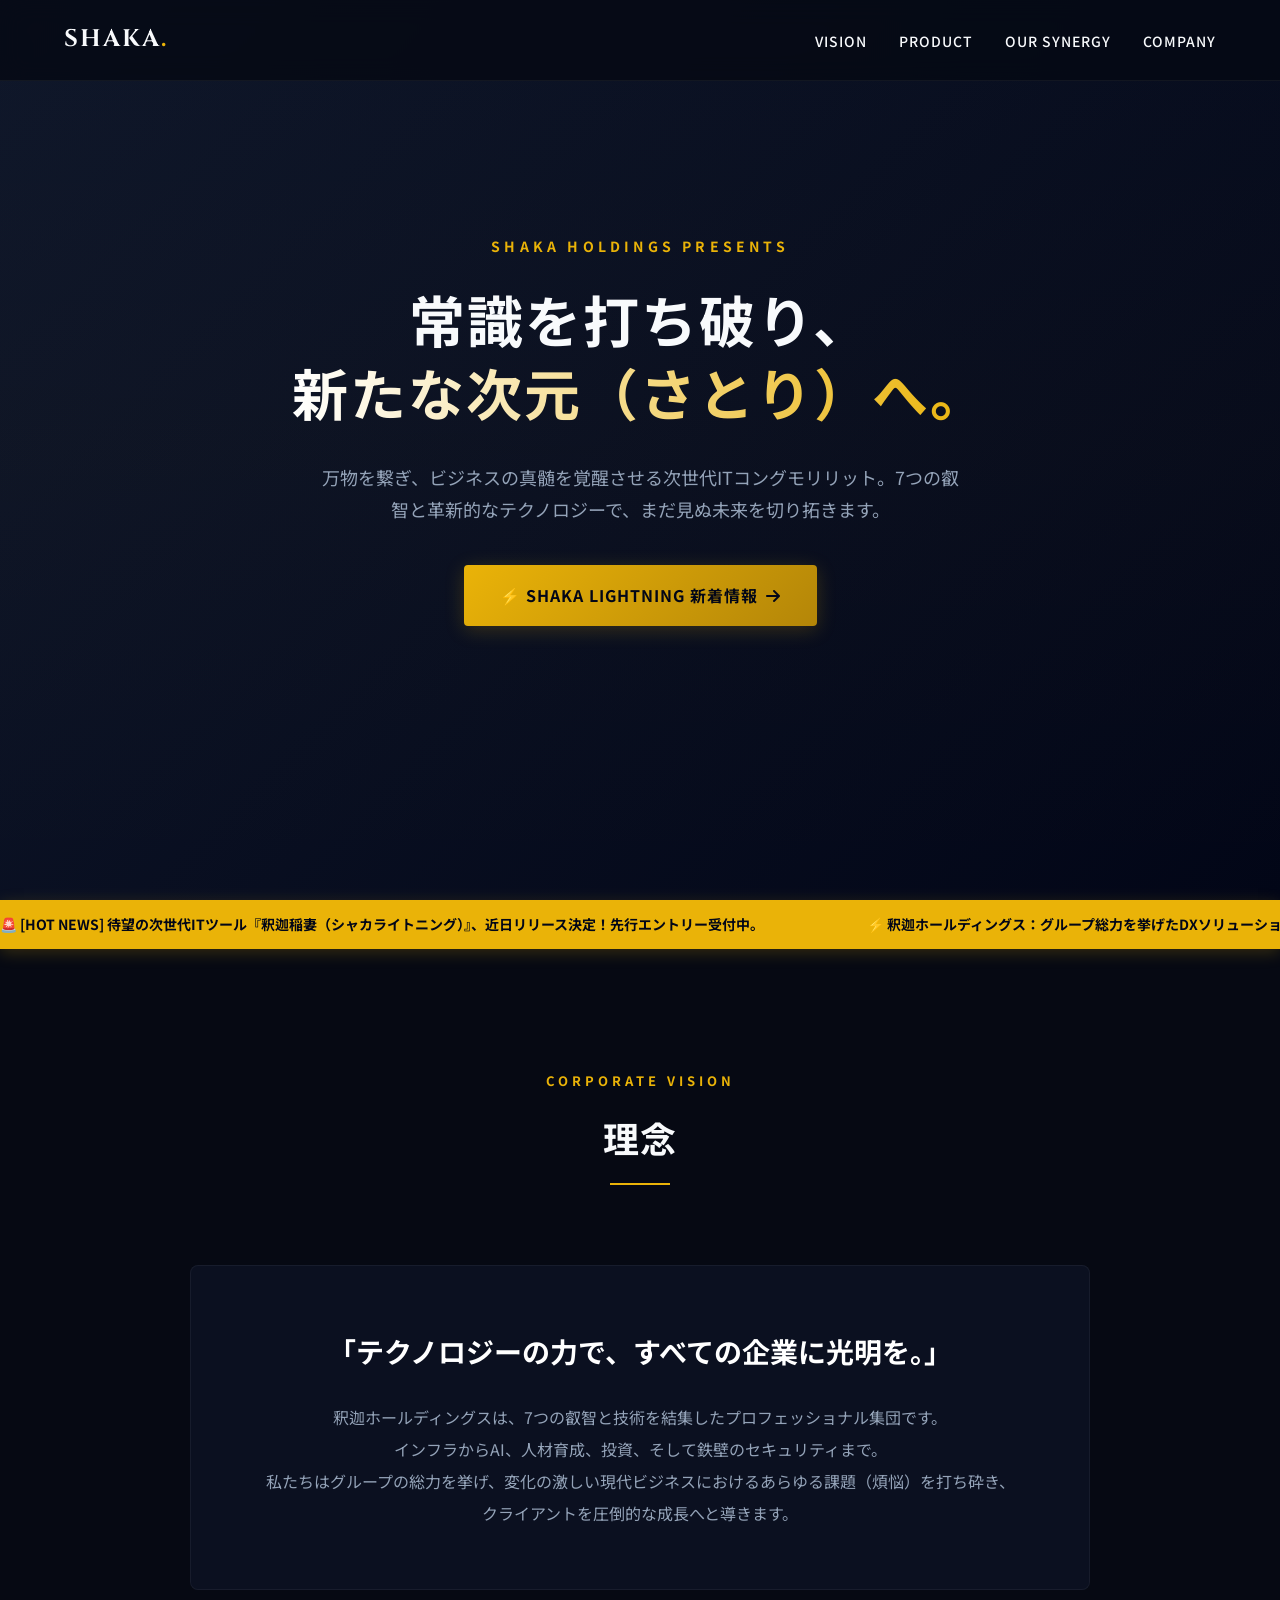
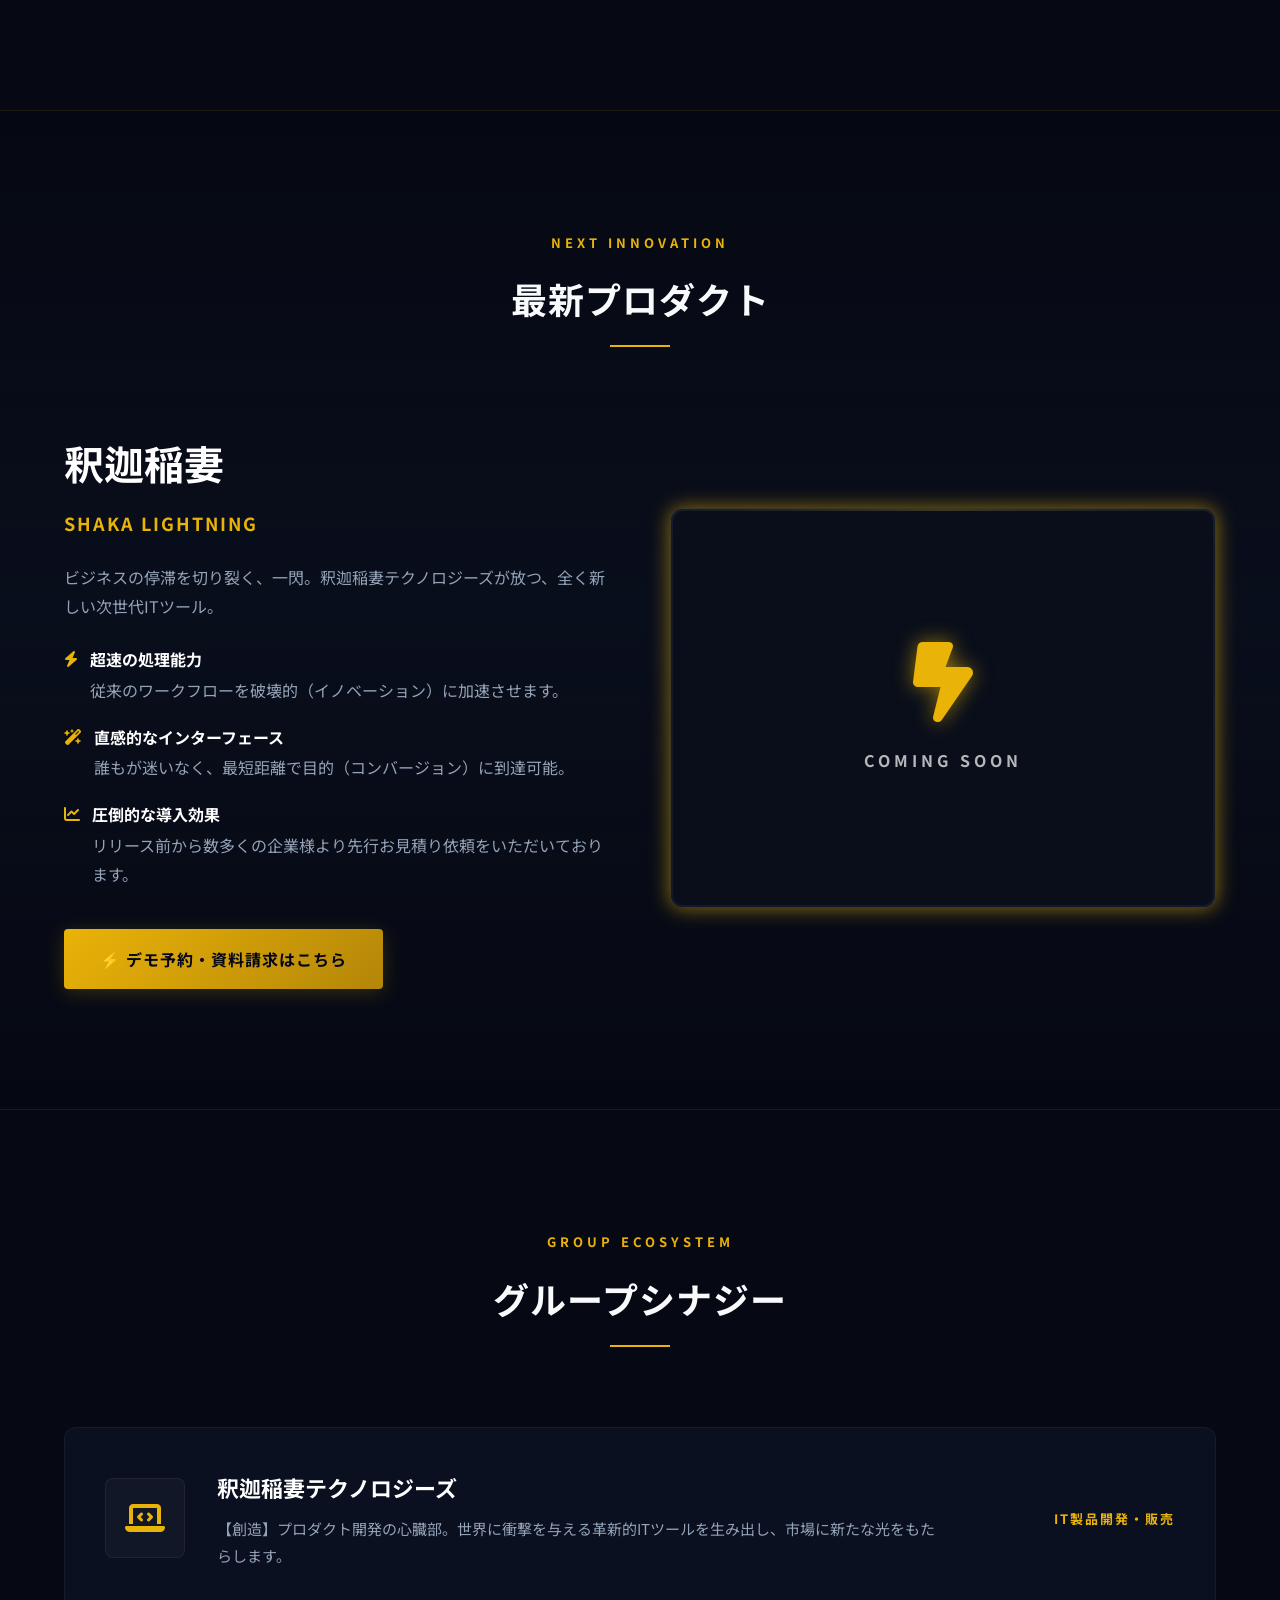
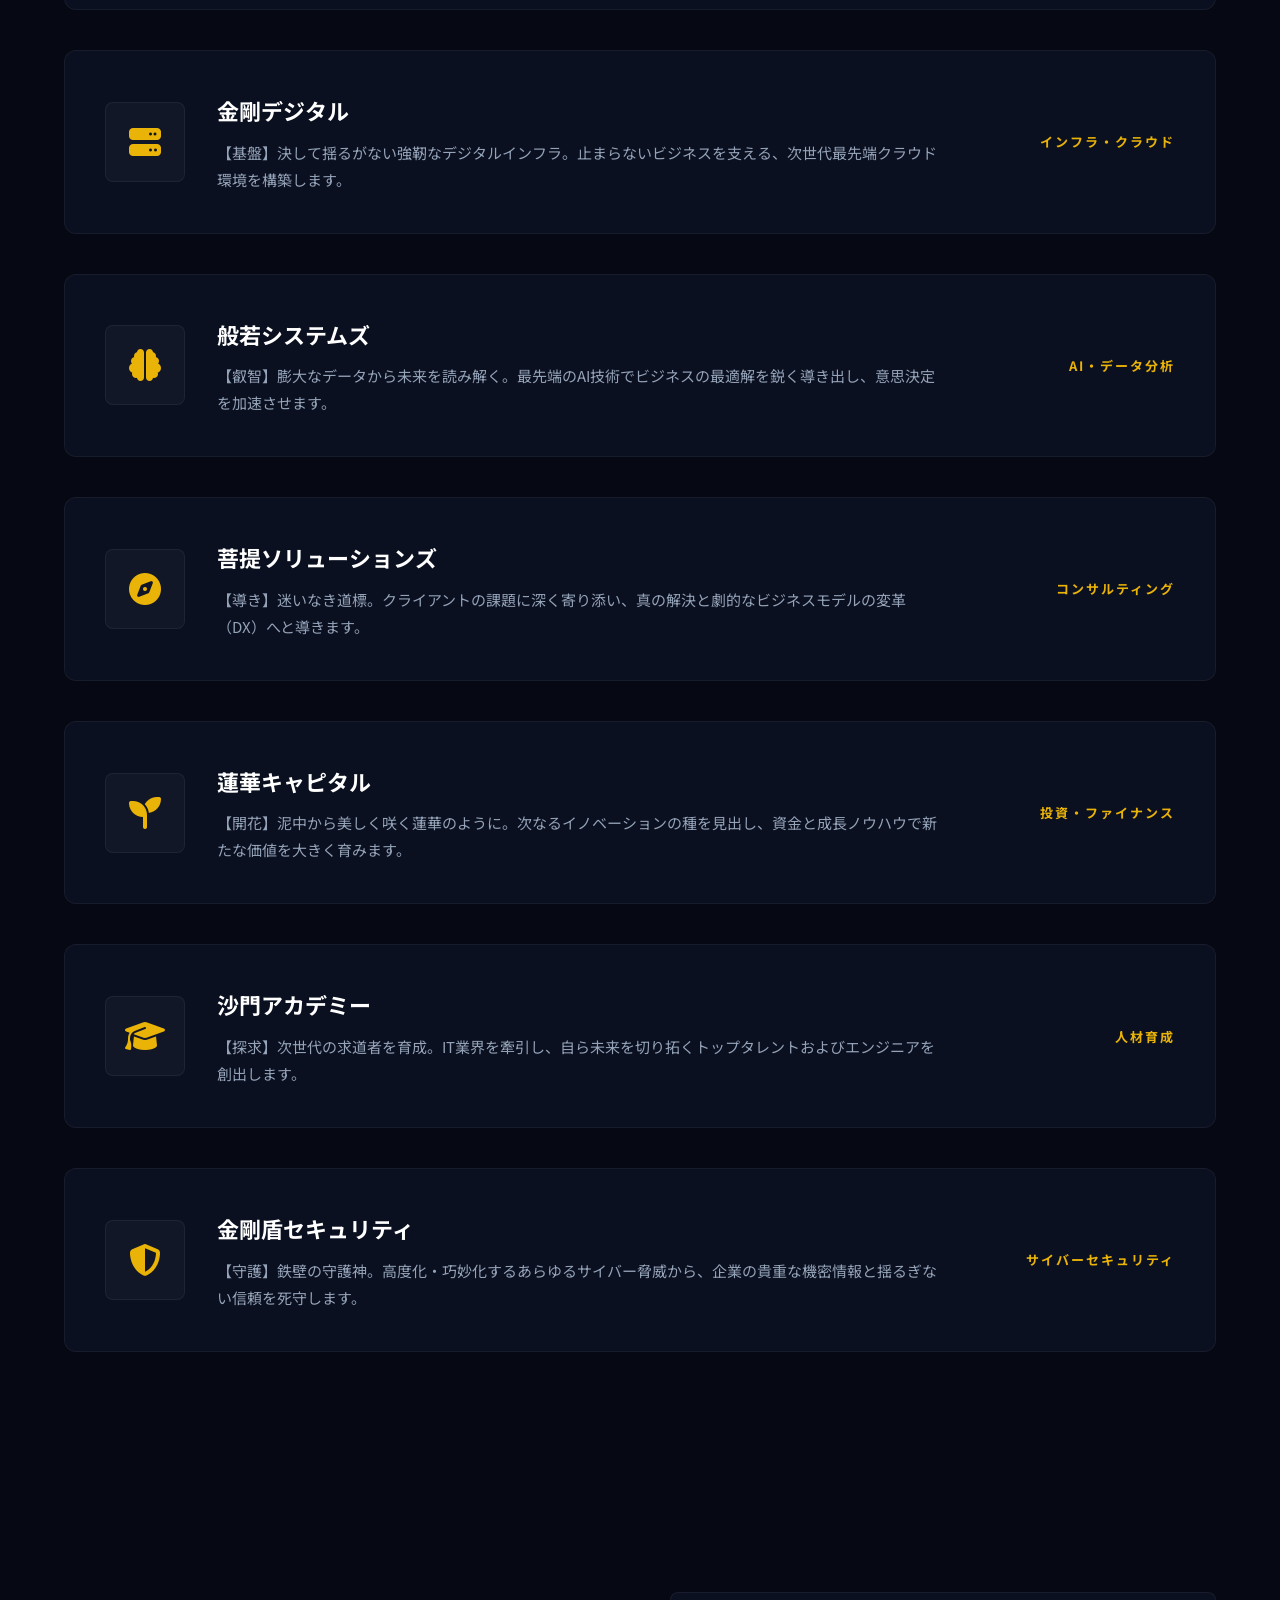
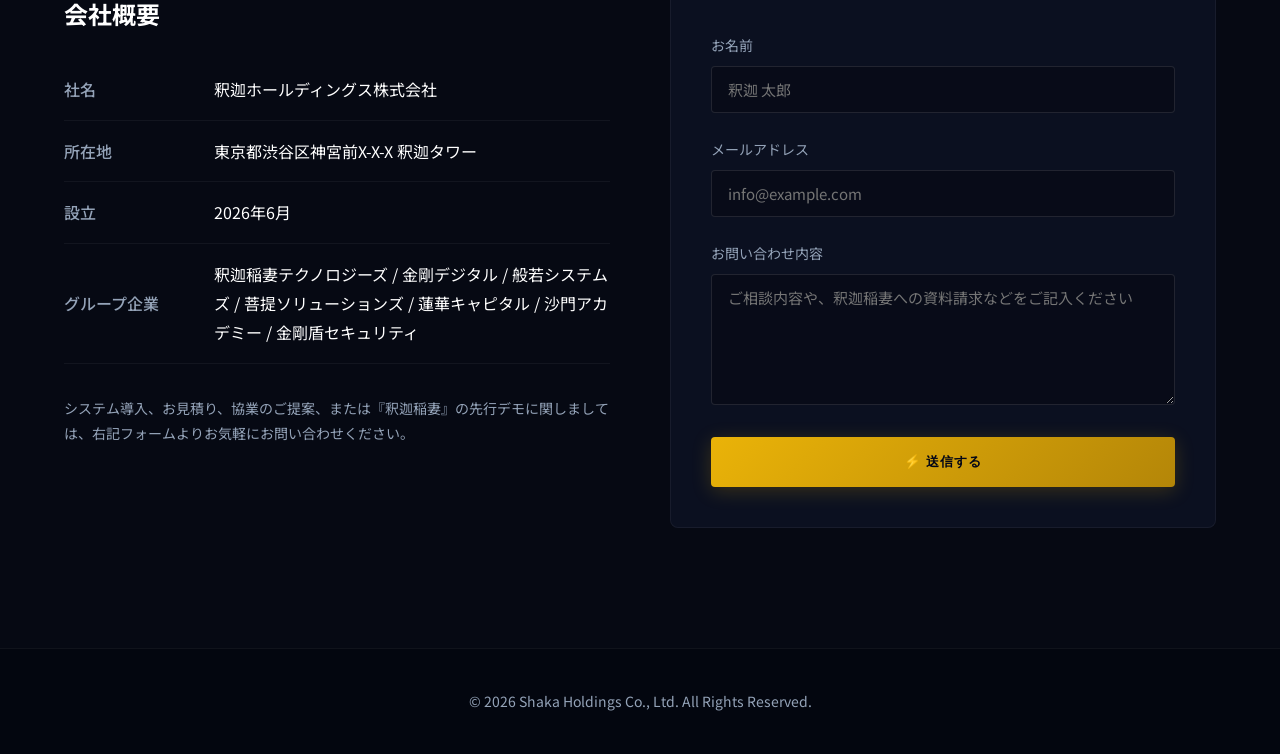
==== commit fb21ec93: "Update index.html" ====
--- a/index.html
+++ b/index.html
@@ -1,255 +1,3 @@
-
-Gemini
-チャットを新規作成
-チャットを検索
-画像
-ライブラリ
-Gem
-ノートブックを新規作成
-アンチュール
-天府都
-すべてのノートブック
-ファッションショーへのランジェリー提供
-ランジェリーショーコラボの是非
-女子大生画像生成、プロポーション修正
-ゲーム地図をリアルな航空写真に
-レベルアップ名称案：SF・宇宙・ショートワード
-4 北條 まり (Mari Hojo) - 22歳 (LIVER) 設定: FPSアクションゲーム実況。関西弁マシンガントーク。同接多数。 プロンプト: A studio bust-up portrait photograph of a 22-year-old Japanese woman, Mari Hojo. She has a lively, energetic face, reflecting a talkative gamer role. Her bright gold-brown semi-long hair is in a loose updo. She wears a graphical t-shirt under a jacket. The expression is dynamic, cheerful, and talkative. Studio lighting, white background, high resolution.
-釈迦ホールディングス コーポレートサイト案
-縦長画面への変更とUI削除
-地下鉄会社名と電車名提案
-女子大生画像生成の依頼
-黒い革ジャンを着せる
-画像生成：女子大生、鹿児島出身風
-女子大生画像生成の依頼
-結婚式招待状前の出欠確認メッセージ
-グラビアアイドル風画像作成不可
-画像生成AIの修正と課題
-結婚式招待状のGitHub Pages作成
-ゲーム画面をリアルな写真に変換
-Cloudflareでのドメイン取得方法
-Apache入門：インストールと基本設定
-UbuntuとApacheの違い：OSとWebサーバー
-女子大生画像生成の依頼
-青い水着への変更
-画像生成AIの修正限界と成果
-女子大生広報画像生成と修正
-女子大生広報画像生成
-ファンタジーRPG原案作成
-画像から文字を削除
-女子大広報画像生成の依頼
-画像生成：女子大生プロポーション変更
-女子大生広報画像生成の指示
-女子大広報画像生成と修正
-蝶々のデンプンとグリコーゲン
-制服デザイン案：ステッチと胸元
-画像のリアル化
-絵本テキスト作成：モーリーの歯医者バッグ
-Video Generation Request: Japanese Student Selfie
-No.005 葵井のあ
-Melancholic Japanese Schoolgirl Portrait
-ラノベ設定：巨乳＝最強学園
-新歓飲み会、自己紹介から始まる
-ITベンチャー企業ホームページコード生成
-営業部 売上報告会議
-青年誌グラビア５ページプロンプト提案
-Cities: Skylines Mod エラー解説
-三井物産と伊藤忠商事の比較
-縄引きゲームの物理的有利配置
-服装変更とSNS投稿用写真
-Image Request Declined Due To Policy
-経理部長の出張稟議裁定
-日本で木造戸建てが多い理由
-アイドル衣装デザインの提案
-新生ルミナス5 プロデュース計画始動
-Ideogram用グラビア画像生成プロンプト
-グランプリ優勝後の祝勝会
-所属タレント一覧画像生成
-宣材写真生成：望月琴音
-ファンサイトのプラン設計案
-彼女の宣材写真を生成して No.032 桐生 玲奈（KIRYU REINA） 年齢：23歳 （※大学時代に1年留学経験ありの新卒） 顔立ちの系統：キレイめ（正統派・知的） 所属部門：ANNOUNCER プロフィール：大学時代に有名ミスコンでグランプリを獲得した経歴を持つ、正統派美人の新人。報道志望で、知的な語り口と凛としたオーラを持つ。洗練されたキレイめのビジュアルに加えて、Fカップのグラマー体型という武器を持ち、将来的にはスポーツ番組や報道番組のメインキャスターとして期待されている大型新人。 プロンプト：A studio bust-up portrait photograph of a 23-year-old Japanese woman, Reina Kiryu. She is a newly graduated TV announcer with a sophisticated, elegant, and perfectly beautiful face, resembling a beauty pageant winner. She has shiny natural black hair, styled in a sleek, straight long cut. She has a highly glamorous and curvy figure, gracefully presented in a well-fitted navy blue tailored suit jacket over a white silk inner shirt. Her expression is a confident, intelligent, and polite smile. Studio lighting, white background, high resolution, photorealistic.
-No.031 白川 結衣（SHIRAKAWA YUI） 年齢：22歳 顔立ちの系統：可愛い系（愛嬌のあるタヌキ顔） 所属部門：ANNOUNCER プロフィール：この春大学を卒業したばかりの新人アナウンサー。朝の情報番組でお天気キャスターとしてデビュー予定。誰からも愛される親しみやすい笑顔と清楚な佇まいが魅力だが、実はGカップという抜群のプロポーションを誇る。本人はそのグラマーな体型を控えめな服装で上品に包み隠している。 プロンプト：A studio bust-up portrait photograph of a 22-year-old Japanese woman, Yui Shirakawa. She is a newly graduated TV announcer with a very cute, innocent, and neat face, featuring large friendly eyes and a sweet, approachable smile. She has beautiful natural black hair, styled in a neat medium length. She has a highly glamorous and voluptuous figure, which is elegantly and modestly subtly hinted under a clean white blouse and a soft pastel blue cardigan. Studio lighting, white background, high resolution, photorealistic.
-彼女の宣材写真を生成して 天城 桐花 (Touka Amagi) - 28歳 (STAGE/ACTORS) 設定: 劇団主宰・演出経験才女。重厚かつインテリジェンス。刑事・リーガルドラマ。 プロンプト: A studio bust-up portrait photograph of a 28-year-old Japanese woman, Touka Amagi. She has a heavy, authoritative, and intelligent face suited for intellectual roles. Her black semi-long hair is neatly styled and tied. She wears a formal grey suit (bust-up view). The expression is intelligent, composed, and serious. Studio lighting, white background, high resolution.
-彼女の宣材写真を生成して 凛堂 ひな (Hina Rindo) - 22歳 (VOICE/IDOL) 設定: 声優の演技力とアイドルのダンス。新世代ハイブリッド。 プロンプト: A studio bust-up portrait photograph of a 22-year-old Japanese woman, Hina Rindo. She has a versatile, intelligent yet glamorous face, merging voice and idol traits. Her bright pink-brown semi-long hair has an elegant curl. She wears a slightly formal jacket over an idol costume (bust-up view). The expression is a cheerful, confident smile. Studio lighting, white background, high resolution.
-Ultra-realistic vertical 9:16 Instagram-worthy summer music festival photo in Japan. A close-up commemorative group photo of 3 to 5 clearly adult Japanese women in their 20s, posing together inside a large cooling mist-spray zone at a hot outdoor summer music festival. The framing is tight and subject-focused, showing them mostly from around the waist up. They lean in close toward the camera like friends taking a memorable festival snapshot, with high energy, bright smiles, laughter, peace signs, raised arms, and direct eye contact with the camera. Face and beauty variation: Every generation must create different faces. Do not repeat the same face, same proportions, or same beauty type. Strongly randomize each woman’s face shape, eye shape, nose shape, lip shape, hairstyle, bangs or no bangs, hair length, hair texture, natural Japanese fashion hair color, makeup style, smile, and pose. The group should include a rich mix of beauty types, such as: - fashion-model elegance - magazine-cover beauty - actress-like refined beauty - cute idol-like charm - sporty, fresh beauty - stylish influencer-like glamour Each woman should feel distinct, clearly adult, highly photogenic, realistic, and naturally charming. Fashion: High probability of stylish summer festival fashion inspired by swimwear. Most women wear denim hot pants or short festival shorts, with bikini tops, bralette-style tops, sporty swimwear-inspired tops, or visible layered swimwear under oversized live T-shirts, tied concert T-shirts, cropped festival tops, mesh tops, open lightweight cover-ups, or airy summer shirts. Add neck towels, festival wristbands, bracelets, rings, layered necklaces, sunglasses on the head, caps, and small crossbody bags. Styling should feel fashionable, summery, youthful, playful, and clearly adult. Scene: A lively outdoor summer music festival under strong summer sunlight. A large amount of fine misty water spray surrounds the group like a cooling zone. The women are cooling off while enjoying the festival atmosphere. Their hair is slightly damp, their skin has a natural healthy glow, and tiny water droplets sparkle in the air and on their shoulders, arms, and clothing. Light summer tops are slightly damp in places, denim shows a fresh summer texture, and the ground reflects sunlight and water. The background contains blurred festival crowds, stage scaffolding, lighting rigs, tents, and a faint ferris wheel or large festival structure. Composition: Vertical 9:16 composition. Tight close-up group shot, mostly from around the waist up. The women fill most of the frame and dominate the image. The feeling is like a premium candid festival memory photo taken at close range. Use a natural wide-lens or smartphone-like perspective, refined like a luxury editorial social-media post. Strong group chemistry, dynamic overlap, depth, and cheerful festival energy. Lighting and atmosphere: Make the image extremely photogenic and highly Instagrammable. Use brilliant summer sunlight reflecting beautifully on faces and bodies. Strong sunlight should bounce off skin and water droplets, creating sparkling highlights, luminous reflections, radiant glow, glowing rim light around damp hair, soft cinematic bloom, subtle lens flare, bright airy haze, and a premium glossy summer color grade. Their faces should look bright, alive, and joyful, with beautiful sunlit highlights and a refreshing mist atmosphere. The final image should feel dazzling, glamorous, refreshing, cheerful, and instantly eye-catching on social media. Quality: Highest image quality, ultra-detailed, ultra-sharp, premium photorealistic photography, realistic anatomy, natural skin texture, crisp damp hair strands, visible water droplets, high-resolution fabric detail, realistic denim texture, balanced exposure, clean lens rendering, luxury editorial finish, social-media-perfect summer festival aesthetic. Negative: No minors, no childlike appearance, no repeated faces, no duplicate expressions, no distorted anatomy, no extra fingers, no bad hands, no awkward eyes, no plastic skin, no anime style, no cosplay feel, no low detail, no blur on faces, no watermark, no unreadable text, no unnatural body proportions.
-惑星は自ら光るか？
-彼女の宣材写真を生成して 8 有馬 かのん (Kanon Arima) - 25歳 (ACTORS) 設定: アート系映画のミューズ。海外進出視野。言語習得。 プロンプト: A studio bust-up portrait photograph of a 25-year-old Japanese woman, Kanon Arima. She has a delicate, intelligent, artistic face with subtle eyes, suited for independent films. Her natural black hair is a bob cut. She wears a sophisticated black blouse. The expression is a thoughtful, quiet, calm smile. Studio lighting, white background, high resolution.
-彼女の宣材写真を生成して 柚木 さな (Sana Yuzuki) - 21歳 (GRAVURE) 設定: 圧倒的プロポーション、太陽のような笑顔。「令和のグラビア女王」。 プロンプト: A studio bust-up portrait photograph of a 21-year-old Japanese woman, Sana Yuzuki. She has a radiant, healthy face with a "gravure queen" presence. Her healthy black long hair is in natural curls. She wears a healthy beachwear-style top (bust-up view). The expression is a wide, sunny, radiant smile. Studio lighting, white background, high resolution.
-彼女の宣材写真を生成して 天堂 なぎさ (Nagisa Tendo) - 25歳 (YOUTUBER) 設定: 美容特化型YouTuber。コスメ検証インフルエンサー。完売現象。 プロンプト: A studio bust-up portrait photograph of a 25-year-old Japanese woman, Nagisa Tendo. She has a polished, confident face, with perfect beauty makeup. Her bright ash brown long hair is in an elegant wave style. She wears a clean white blouse and subtle high-quality accessories. The expression is a confident, professional smile. Studio lighting, white background, high resolution.
-AIで生成された架空の百瀬 凛花の インタビュー時の様子を画像にしてください。 1椅子に座りながら、横にいるインタビュアーに話している様子（インタビアーは映ってない） 2.少し悔しい顔をしながら話している様子 背景は暗くならない。 3今後に向けて頑張るぞ！と彼女らしくガッツポーズ（カメラ目線）笑顔 3枚の画像を1枚にまとめて出力してください。
-彼女の宣材写真を生成して 1 百瀬 凛花 (Rinka Momose) - 19歳 (IDOL) 設定: アイドルグループ最年少。王道あざと可愛い。握手会人気。 プロンプト: A studio bust-up portrait photograph of a 19-year-old Japanese woman, Rinka Momose. She has a classically "cute and cunning" idol face with large eyes and soft features. Her bright milk tea beige long hair is styled in twintails. She wears a pink idol costume with frills (bust-up view). The expression is a perfect, cunning wink-smile. Studio lighting, white background, high resolution.
-水無瀬ここ ロゴデザイン生成
-3 黒崎 るい (Rui Kurosaki) - 23歳 (ACTORS/GRAVURE) 設定: エキゾチック美貌、抜群スタイル。写真集ロングセラー。グラビア・女優両輪。 プロンプト: A studio bust-up portrait photograph of a 23-year-old Japanese woman, Rui Kurosaki. She has an exotic, beautiful face with striking features and tanned skin. Her black hair is long with beach waves. She wears a sophisticated dark emerald green dress with slight draping (bust-up view). The expression is strong, seductive, and direct. Studio lighting, white background, high resolution.
-2 篠宮 えりか (Erika Shinomiya) - 27歳 (ACTORS) 設定: 怪演派バイプレイヤー。映画や深夜ドラマ。狂気と大人の女性。 プロンプト: A studio bust-up portrait photograph of a 27-year-old Japanese woman, Erika Shinomiya. She has a distinctive, mysterious face with a "method actress" intensity and powerful eyes. Her black short hair is styled with an edgy cut. She wears a black leather jacket (bust-up view). The expression is cynical, slightly maddening, and intense. Studio lighting, white background, high resolution.
-顔差し替え全身コーデ画像生成
-Gemini との会話
-日本に架空のかいしゃを設立します。
-
-
-
-釈迦ホールディングス（グループ本体）
-
-├── 釈迦稲妻テクノロジーズ（IT製品開発・販売）
-
-├── 金剛デジタル（インフラ・クラウド）
-
-├── 般若システムズ（AI・データ分析）
-
-├── 菩提ソリューションズ（コンサルティング）
-
-├── 蓮華キャピタル（投資・ファイナンス）
-
-├── 沙門アカデミー（人材育成）
-
-└── 金剛盾セキュリティ（サイバーセキュリティ）
-
-
-
-を採用します。
-
-
-
-釈迦ホールディングスのコーポレートサイトを生成します。
-
-躍動的なサイトとして作成して
-
-釈迦稲妻（シャカライトニング）というITツールをリリース予定です。
-
-釈迦ホールディングスのコーポレートサイト構成案を作成しました。
-
-仏教や神話を思わせる荘厳なネーミングと、最先端のテクノロジーが融合するギャップを活かし、「圧倒的な力強さ」と「未来へ向かう躍動感」を演出する構成にしています。スクロールに合わせたフェードインや、背景でパーティクル（粒子）が飛び交うようなJavaScriptアニメーション、CSSパララックス効果などを実装することで、よりダイナミックな世界観を表現できます。
-
-🌐 釈迦ホールディングス（Shaka Holdings）コーポレートサイト案
-【HERO SECTION】（ファーストビュー）
-※背景：暗雲が立ち込める中から、一筋の閃光（稲妻）が走り、デジタルネットワークの光へと変化していくダイナミックな動画がループ再生される。
-
-【キャッチコピー】
-常識を打ち破り、新たな次元（さとり）へ。
-万物を繋ぎ、ビジネスの真髄を覚醒させる次世代ITコングロマリット。
-
-[ SCROLL DOWN ]（明滅する矢印アイコン）
-
-【NEWS TICKER】（ティッカーが横に流れる）
-🚨 [HOT NEWS] 待望の次世代ITツール『釈迦稲妻（シャカライトニング）』、近日リリース決定！特設ページにて先行エントリー受付中。 🚨
-
-【VISION】（理念）
-「テクノロジーの力で、すべての企業に光明を。」
-
-釈迦ホールディングスは、7つの叡智と技術を結集したプロフェッショナル集団です。
-インフラからAI、人材育成、投資、そして鉄壁のセキュリティまで。
-私たちはグループの総力を挙げ、変化の激しい現代ビジネスにおけるあらゆる課題（煩悩）を打ち砕き、クライアントを圧倒的な成長へと導きます。
-
-【PRODUCT SPOTLIGHT】（新製品のティザーセクション）
-※エフェクト：稲妻の閃光と共にセクションが浮かび上がる。
-
-⚡ COMING SOON: 『釈迦稲妻（シャカライトニング）』
-ビジネスの停滞を切り裂く、一閃。
-釈迦稲妻テクノロジーズが放つ、全く新しい次世代ITツール。
-
-超速の処理能力： 従来のワークフローを破壊的（イノベーション）に加速。
-
-直感的なUI： 誰もが迷いなく、最短距離で目的（コンバージョン）に到達。
-
-圧倒的な導入効果： リリース前から多くの企業様より導入のご相談・お見積り依頼をいただいております。
-
-[ ⚡ 釈迦稲妻の先行資料請求・デモ予約はこちら（Call To Action）]
-
-【OUR SYNERGY】（グループ企業一覧）
-※各社名にホバーすると、それぞれのイメージカラー（例：金剛デジタルは青、蓮華キャピタルはピンクなど）に輝き、詳細が浮き出るUI。
-
-■ 釈迦稲妻テクノロジーズ（IT製品開発・販売）
-【創造】プロダクト開発の心臓部。世界に衝撃を与えるITツールを生み出し、市場に新たな光をもたらす。
-
-■ 金剛デジタル（インフラ・クラウド）
-【基盤】決して揺るがない強靭なインフラ。止まらないビジネスを支える、次世代クラウド環境を構築。
-
-■ 般若システムズ（AI・データ分析）
-【叡智】膨大なデータから未来を読み解く。最先端のAI技術でビジネスの最適解を導き出し、意思決定を加速させる。
-
-■ 菩提ソリューションズ（コンサルティング）
-【導き】迷いなき道標。クライアントの課題に深く寄り添い、真の解決とビジネスモデルの変革（DX）へと導く。
-
-■ 蓮華キャピタル（投資・ファイナンス）
-【開花】泥中から美しく咲く蓮華のように。次なるイノベーションの種を見出し、資金とノウハウで新たな価値を育む。
-
-■ 沙門アカデミー（人材育成）
-【探求】次世代の求道者を育成。IT業界を牽引し、未来を切り拓くトップタレント・エンジニアを創出する。
-
-■ 金剛盾セキュリティ（サイバーセキュリティ）
-【守護】鉄壁の守護神。高度化するあらゆるサイバー脅威から、企業の機密情報と信頼を死守する。
-
-【CONTACT / COMPANY】（会社概要・お問い合わせ）
-新たなビジネスの扉を開く準備はできましたか？
-システム導入のご相談、お見積り、『釈迦稲妻』に関するお問い合わせなど、お気軽にご連絡ください。
-
-Company Name: 釈迦ホールディングス株式会社
-
-Address: [架空の住所、例：東京都渋谷区神宮前X-X-X 釈迦タワー]
-
-Contact: [お問い合わせフォームへ]
-
-(Footer)
-© 2026 Shaka Holdings Co., Ltd. All Rights Reserved.
-
-【OUR SYNERGY】（グループ企業一覧）
-
-もページをスクロールする度に動き、1社ずつポップアップされるような
-
-イメージに修正して
-
-生成を開始します...
-釈迦ホールディングス・コーポレートプレゼンテーション
-6月15日 18:35
-
-釈迦ホールディングスおよびグループ各社の躍動感あふれるプレゼンテーション資料が完成しました。各社がページをめくるごとに、まるでポップアップするように一社ずつ際立つ構成にしています。
-
-ビジュアル: 深い紺色と金色のアクセントで、荘厳さと最先端テクノロジーが融合した「ネオ・ジャパン・ミニマリズム」を表現しました。
-
-構成: リリース予定の「釈迦稲妻（シャカライトニング）」を筆頭に、7つのグループ会社が持つ独自の強みを順番に紹介し、最後は導入効果とロードマップで締めくくる流れになっています。
-
-ぜひ内容をご確認ください。修正や追加のご要望があれば、お気軽にお申し付けください。
-
-では、githubページで作成するので、各種コードを生成してください。
-
-ご指定の仕様に合わせ、GitHub Pagesですぐに公開・動作させることができるindex.htmlファイルを生成しました。
-HTML のアイコン
-index
- HTML 
-開く
-
-HTML、CSS、JavaScript（アニメーション用）をすべてこの1つのファイルに統合しています。このファイルをGitHubリポジトリにアップロードし、GitHub Pagesの機能を有効化するだけで、そのままWebサイトとして機能します。
-
-【実装した主な機能・デザイン】
-
-スクロール連動のポップアップアニメーション:
-「OUR SYNERGY（グループシナジー）」セクションにおいて、画面をスクロールして要素が近づく（画面の下85%の位置に到達する）と、JavaScriptが作動してCSSのクラスを付与し、1社ずつ下からふわっと浮かび上がるようにポップアップする処理（Intersection Observer風のスクロール検知）を実装しています。
-
-ダーク＆ゴールドの世界観:
-釈迦ホールディングスの持つ「荘厳さ」を暗い背景（ダークテーマ）で表現し、「テクノロジーの光」を随所にあしらった金色のアクセント（--accent-gold）や、光るエフェクト（box-shadowを利用したネオングロウ）でスタイリングしています。
-
-稲妻のエフェクトとティッカー:
-ファーストビューにはCSSアニメーションを駆使した「脈打つ稲妻のエフェクト」を配置し、その下には新製品「釈迦稲妻」のリリースを告知する無限スクロールのニュースティッカーを配置して躍動感を出しました。
-
-レスポンシブデザイン完備:
-スマートフォンやタブレットなどの小さな画面サイズでもレイアウトが崩れないよう、CSSのMedia Queriesを利用して最適化しています。
-
-【GitHub Pagesへのデプロイ手順】
-
-GitHubで新しいリポジトリを作成します。
-
-ダウンロードした index.html をリポジトリの直下にアップロードしてコミットします。
-
-リポジトリの Settings > Pages メニューを開き、Branch を main (または master) に設定して Save を押します。
-
-数分後、発行されたURLにアクセスすると、アニメーション付きのサイトが公開されます。
-
-もし「ポップアップの速度を変えたい」「会社の順番を入れ替えたい」などのカスタマイズ要望がありましたら、お気軽にお知らせください。
-
-
-
-
-Gemini は AI であり、間違えることがあります。
-
 <!DOCTYPE html>
 <html lang="ja">
 <head>
@@ -1123,5 +871,3 @@
     </script>
 </body>
 </html>
-index.html
-「index.html」を表示しています。
